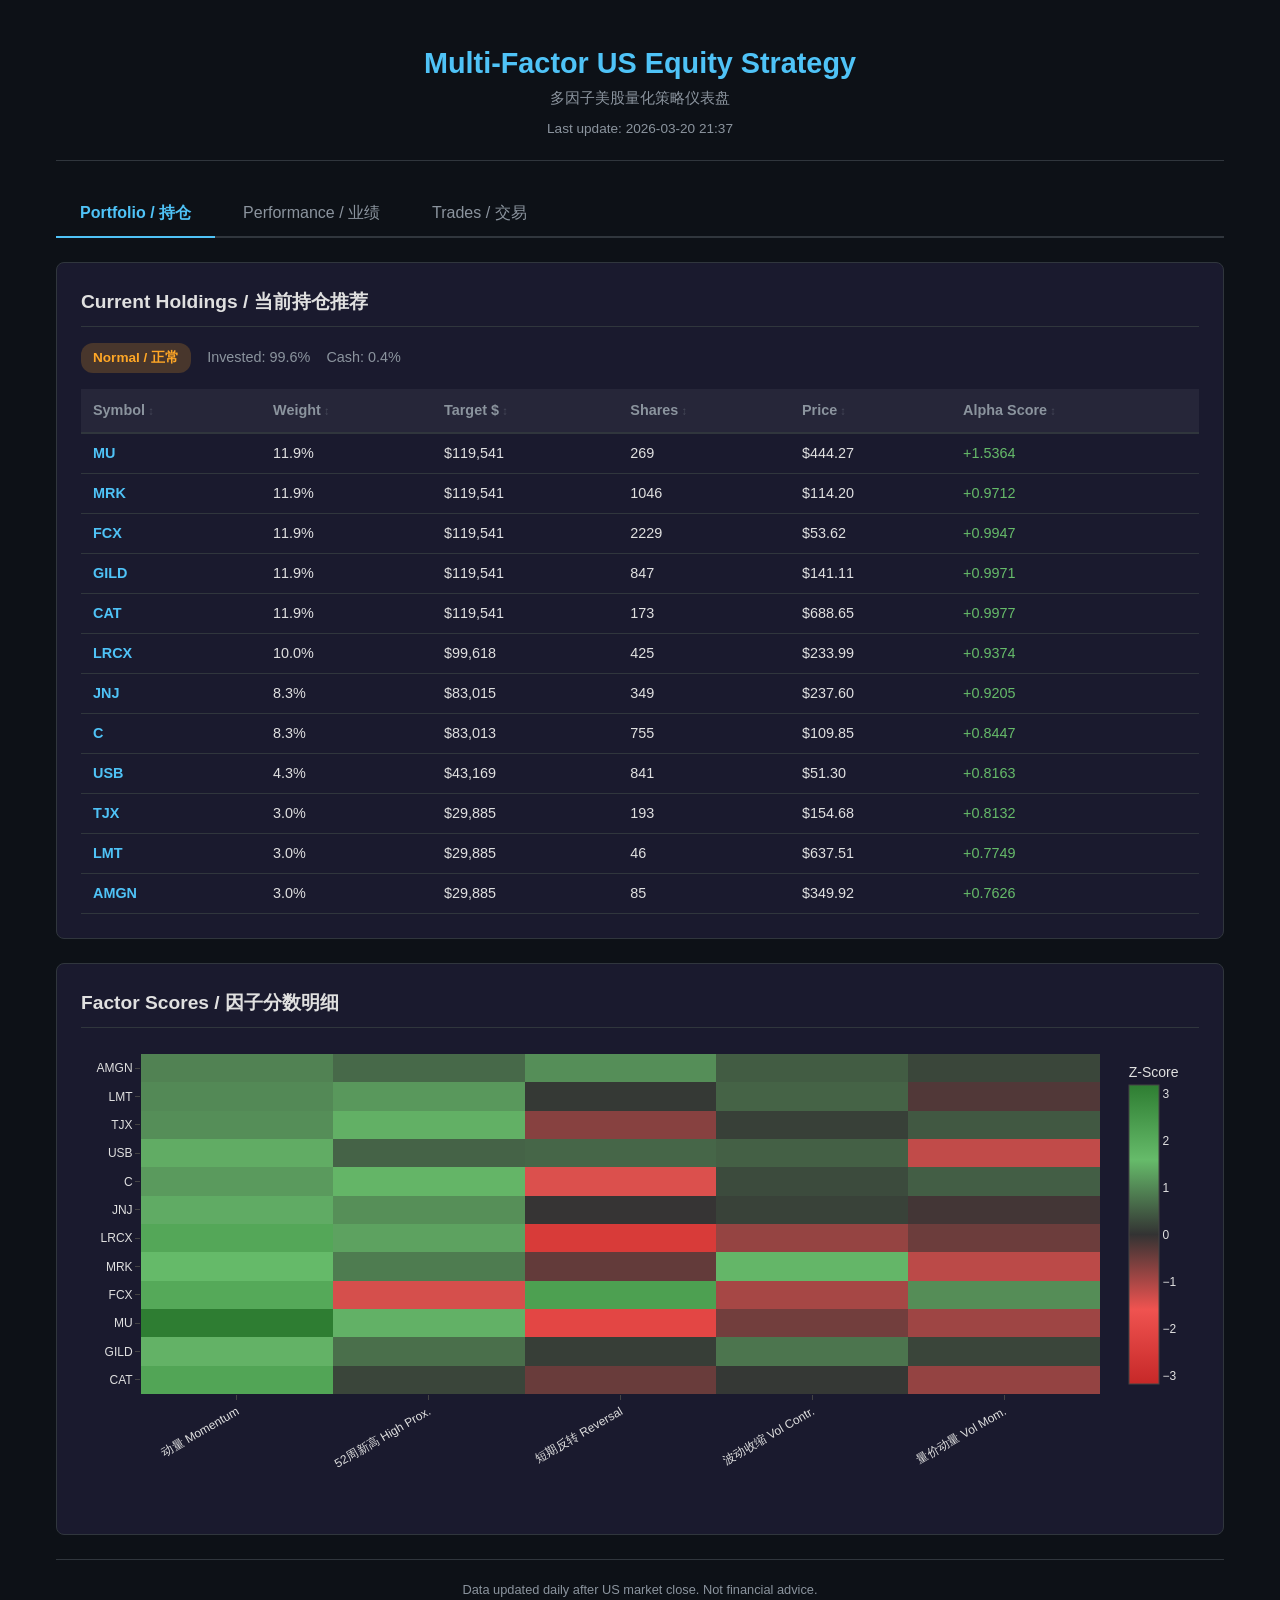
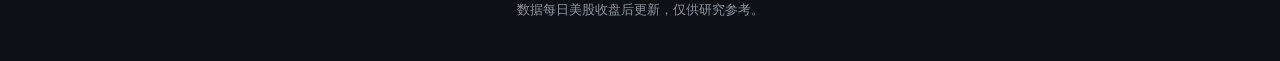
==== index.html @ fdd68b0b "deploy: 1d83ccbafeef55029f3b29f61ef59c0af06e0590" ====
<!DOCTYPE html>
<html lang="zh-CN">
<head>
  <meta charset="UTF-8">
  <meta name="viewport" content="width=device-width, initial-scale=1.0">
  <title>Multi-Factor Quant Dashboard</title>
  <script src="https://cdn.plot.ly/plotly-2.27.0.min.js"></script>
  <link rel="stylesheet" href="style.css">
</head>
<body>
  <header>
    <h1>Multi-Factor US Equity Strategy</h1>
    <p class="subtitle">多因子美股量化策略仪表盘</p>
    <p id="last-update" class="meta"></p>
  </header>

  <!-- Tab Navigation -->
  <nav class="tabs">
    <button class="tab active" data-tab="tab-portfolio">Portfolio / 持仓</button>
    <button class="tab" data-tab="tab-performance">Performance / 业绩</button>
    <button class="tab" data-tab="tab-trades">Trades / 交易</button>
  </nav>

  <main>
    <!-- TAB 1: Portfolio (Holdings + Factors) -->
    <div id="tab-portfolio" class="tab-content active">
      <section id="portfolio">
        <h2>Current Holdings / 当前持仓推荐</h2>
        <div class="info-bar">
          <span id="regime-badge" class="badge"></span>
          <span id="invested-pct" class="stat"></span>
          <span id="cash-pct" class="stat"></span>
        </div>
        <div class="table-wrap">
          <table id="portfolio-table">
            <thead>
              <tr>
                <th>Symbol</th>
                <th>Weight</th>
                <th>Target $</th>
                <th>Shares</th>
                <th>Price</th>
                <th>Alpha Score</th>
              </tr>
            </thead>
            <tbody></tbody>
          </table>
        </div>
      </section>

      <section id="factors">
        <h2>Factor Scores / 因子分数明细</h2>
        <div id="factor-heatmap" class="chart"></div>
      </section>
    </div>

    <!-- TAB 2: Performance (Actual + Backtest) -->
    <div id="tab-performance" class="tab-content">
      <section id="actual-performance" style="display:none">
        <h2>Actual Performance / 实盘业绩 (Alpaca Paper Trading)</h2>
        <div id="actual-metrics" class="cards"></div>
        <div id="actual-chart" class="chart"></div>
      </section>

      <section id="live-positions-section" style="display:none">
        <h2>Live Positions / 实盘持仓</h2>
        <div id="live-account-info" class="info-bar"></div>
        <div class="table-wrap">
          <table id="live-positions-table">
            <thead>
              <tr>
                <th>Asset</th><th>Price</th><th>Qty</th><th>Side</th>
                <th>Market Value</th><th>Avg Entry</th><th>Cost Basis</th>
                <th>Today's P/L (%)</th><th>Today's P/L ($)</th><th>Total P/L (%)</th><th>Total P/L ($)</th>
              </tr>
            </thead>
            <tbody></tbody>
          </table>
        </div>
      </section>

      <section id="performance">
        <h2>Backtest / 回测净值曲线</h2>
        <p class="meta" style="margin-bottom:12px">Simulated from 2016. Rebalance every 21 trading days, 10bps cost + 5bps slippage + Almgren-Chriss market impact (coeff=2.5). Subject to survivorship bias. 模拟回测，非真实收益。</p>
        <div id="metrics-cards" class="cards"></div>
        <div id="equity-chart" class="chart"></div>
        <div id="drawdown-chart" class="chart chart-small"></div>
      </section>
    </div>

    <!-- TAB 3: Trades -->
    <div id="tab-trades" class="tab-content">
      <section id="trades">
        <h2>Trade History / 交易记录</h2>
        <p class="meta" style="margin-bottom:12px">Most recent first / 最新交易在上方</p>
        <div id="trade-list"></div>
      </section>
    </div>
  </main>

  <footer>
    <p>Data updated daily after US market close. Not financial advice.<br>
    数据每日美股收盘后更新，仅供研究参考。</p>
  </footer>

  <script>
    const FACTOR_LABELS = {
      momentum: '动量 Momentum',
      high_proximity: '52周新高 High Prox.',
      short_term_reversal: '短期反转 Reversal',
      vol_contraction: '波动收缩 Vol Contr.',
      volume_momentum: '量价动量 Vol Mom.',
    };

    function symLink(symbol) {
      return `<a href="https://finance.yahoo.com/quote/${symbol}" target="_blank" rel="noopener">${symbol}</a>`;
    }

    const REGIME_LABELS = {
      low_vol: { text: 'Low Vol / 低波动', cls: 'badge-green' },
      normal: { text: 'Normal / 正常', cls: 'badge-yellow' },
      high_vol: { text: 'High Vol / 高波动', cls: 'badge-red' },
    };

    // Tab switching
    document.querySelectorAll('.tab').forEach(btn => {
      btn.addEventListener('click', () => {
        document.querySelectorAll('.tab').forEach(b => b.classList.remove('active'));
        document.querySelectorAll('.tab-content').forEach(c => c.classList.remove('active'));
        btn.classList.add('active');
        document.getElementById(btn.dataset.tab).classList.add('active');
        // Trigger Plotly resize for charts that were hidden
        window.dispatchEvent(new Event('resize'));
      });
    });

    Promise.all([
      fetch('data/portfolio.json').then(r => r.json()),
      fetch('data/backtest.json').then(r => r.json()),
      fetch('data/factors.json').then(r => r.json()),
      fetch('data/trades.json').then(r => r.json()),
    ]).then(([portfolio, backtest, factors, trades]) => {
      renderPortfolio(portfolio);
      renderFactors(factors);
      renderActualPerformance(trades);
      renderLivePositions(trades);
      renderPerformance(backtest);
      renderTrades(trades);
    }).catch(err => {
      document.querySelector('main').innerHTML =
        `<p class="error">Failed to load data. Run <code>python generate_site.py</code> first.<br>${err}</p>`;
    });

    function renderActualPerformance(data) {
      if (!data.portfolio_history || !data.portfolio_history.length) return;

      const section = document.getElementById('actual-performance');
      section.style.display = 'block';

      const hist = data.portfolio_history.filter(d => d.equity != null);
      if (hist.length < 2) return;

      // Update last point with current account equity if available
      if (data.account && data.account.equity) {
        hist[hist.length - 1].equity = data.account.equity;
      }

      const startEquity = hist[0].equity;
      const endEquity = hist[hist.length - 1].equity;
      const totalReturn = (endEquity / startEquity - 1) * 100;
      const totalPL = endEquity - startEquity;
      const days = hist.length;

      const dailyReturns = [];
      for (let i = 1; i < hist.length; i++) {
        if (hist[i].equity && hist[i-1].equity) {
          dailyReturns.push(hist[i].equity / hist[i-1].equity - 1);
        }
      }
      const avgRet = dailyReturns.reduce((a,b) => a+b, 0) / dailyReturns.length;
      const stdRet = Math.sqrt(dailyReturns.reduce((a,b) => a + (b-avgRet)**2, 0) / dailyReturns.length);
      const sharpe = stdRet > 0 ? (avgRet / stdRet * Math.sqrt(252)).toFixed(2) : 'N/A';

      let peak = 0, maxDD = 0;
      hist.forEach(d => {
        if (d.equity > peak) peak = d.equity;
        const dd = (d.equity - peak) / peak;
        if (dd < maxDD) maxDD = dd;
      });

      const cards = document.getElementById('actual-metrics');
      [
        { label: 'Total P&L', value: `${totalPL >= 0 ? '+' : ''}$${totalPL.toFixed(0)}` },
        { label: 'Return', value: `${totalReturn >= 0 ? '+' : ''}${totalReturn.toFixed(1)}%` },
        { label: 'Sharpe', value: sharpe },
        { label: 'Max Drawdown', value: `${(maxDD * 100).toFixed(1)}%` },
        { label: 'Trading Days', value: days },
        { label: 'Current Equity', value: `$${endEquity.toLocaleString()}` },
      ].forEach(it => {
        const isNeg = String(it.value).startsWith('-');
        cards.innerHTML += `<div class="card">
          <div class="card-value ${isNeg ? 'negative' : 'positive'}">${it.value}</div>
          <div class="card-label">${it.label}</div>
        </div>`;
      });

      Plotly.newPlot('actual-chart', [{
        x: hist.map(d => d.date), y: hist.map(d => d.equity),
        name: 'Actual Equity', line: { color: '#66bb6a', width: 2 },
      }], {
        paper_bgcolor: '#1a1a2e', plot_bgcolor: '#1a1a2e',
        font: { color: '#e0e0e0' },
        xaxis: { gridcolor: '#333' },
        yaxis: { title: 'Equity ($)', gridcolor: '#333', tickformat: '$,.0f' },
        margin: { l: 80, r: 20, t: 10, b: 40 },
        showlegend: false,
      }, { responsive: true });
    }

    function renderLivePositions(data) {
      if (!data.positions || !data.positions.length) return;

      const section = document.getElementById('live-positions-section');
      section.style.display = 'block';

      const acct = data.account || {};
      document.getElementById('live-account-info').innerHTML = `
        <span class="stat">Equity: $${(acct.equity||0).toLocaleString()}</span>
        <span class="stat">Cash: $${(acct.cash||0).toLocaleString()}</span>
        <span class="stat">Buying Power: $${(acct.buying_power||0).toLocaleString()}</span>
      `;

      const tbody = document.querySelector('#live-positions-table tbody');
      data.positions.forEach(p => {
        const todayPct = p.today_pl_pct || 0;
        const todayPl = p.today_pl || 0;
        const totalPct = p.total_pl_pct || 0;
        const totalPl = p.total_pl || 0;
        const todayClass = todayPl >= 0 ? 'positive' : 'negative';
        const totalClass = totalPl >= 0 ? 'positive' : 'negative';
        tbody.innerHTML += `<tr>
          <td class="symbol">${symLink(p.symbol)}</td>
          <td>$${(p.current_price || 0).toFixed(2)}</td>
          <td>${p.qty || 0}</td>
          <td>${(p.side || 'long').charAt(0).toUpperCase() + (p.side || 'long').slice(1)}</td>
          <td>$${(p.market_value || 0).toLocaleString(undefined, {minimumFractionDigits:2, maximumFractionDigits:2})}</td>
          <td>$${(p.avg_entry_price || 0).toFixed(4)}</td>
          <td>$${(p.cost_basis || 0).toLocaleString(undefined, {minimumFractionDigits:4, maximumFractionDigits:4})}</td>
          <td class="${todayClass}">${todayPct >= 0 ? '+' : ''}${todayPct.toFixed(2)}%</td>
          <td class="${todayClass}">${todayPl >= 0 ? '' : '-'}$${Math.abs(todayPl).toFixed(2)}</td>
          <td class="${totalClass}">${totalPct >= 0 ? '+' : ''}${totalPct.toFixed(2)}%</td>
          <td class="${totalClass}">${totalPl >= 0 ? '+' : '-'}$${Math.abs(totalPl).toFixed(2)}</td>
        </tr>`;
      });
    }

    function renderPortfolio(data) {
      document.getElementById('last-update').textContent = `Last update: ${data.updated_at}`;

      const r = REGIME_LABELS[data.regime] || REGIME_LABELS.normal;
      const badge = document.getElementById('regime-badge');
      badge.textContent = r.text;
      badge.className = `badge ${r.cls}`;

      document.getElementById('invested-pct').textContent = `Invested: ${data.total_invested_pct}%`;
      document.getElementById('cash-pct').textContent = `Cash: ${data.cash_pct}%`;

      const tbody = document.querySelector('#portfolio-table tbody');
      data.positions.forEach(p => {
        const scoreColor = p.score > 0 ? 'positive' : 'negative';
        tbody.innerHTML += `<tr>
          <td class="symbol">${symLink(p.symbol)}</td>
          <td>${p.weight_pct.toFixed(1)}%</td>
          <td>$${p.dollars.toLocaleString()}</td>
          <td>${p.shares}</td>
          <td>$${p.price.toFixed(2)}</td>
          <td class="${scoreColor}">${p.score > 0 ? '+' : ''}${p.score.toFixed(4)}</td>
        </tr>`;
      });
    }

    function renderPerformance(data) {
      const m = data.metrics;
      const cards = document.getElementById('metrics-cards');
      [
        { label: 'Total Return', value: (m['Total Return'] * 100).toFixed(1) + '%' },
        { label: 'CAGR', value: (m['CAGR'] * 100).toFixed(1) + '%' },
        { label: 'Sharpe', value: m['Sharpe Ratio'].toFixed(2) },
        { label: 'Sortino', value: m['Sortino Ratio'].toFixed(2) },
        { label: 'Max Drawdown', value: (m['Max Drawdown'] * 100).toFixed(1) + '%' },
        { label: 'vs SPY', value: ((m['Total Return'] - m['Benchmark Return']) * 100).toFixed(1) + 'pp' },
      ].forEach(it => {
        const isNeg = it.value.startsWith('-');
        cards.innerHTML += `<div class="card">
          <div class="card-value ${isNeg ? 'negative' : 'positive'}">${it.value}</div>
          <div class="card-label">${it.label}</div>
        </div>`;
      });

      Plotly.newPlot('equity-chart', [
        { x: data.dates, y: data.equity, name: 'Strategy', line: { color: '#4fc3f7', width: 2 } },
        { x: data.dates, y: data.benchmark, name: 'SPY', line: { color: '#ff9800', width: 2, dash: 'dot' } },
      ], {
        title: 'Backtest Equity Curve / 回测净值曲线',
        paper_bgcolor: '#1a1a2e', plot_bgcolor: '#1a1a2e',
        font: { color: '#e0e0e0' },
        xaxis: { rangeslider: { visible: true }, gridcolor: '#333' },
        yaxis: { title: 'Portfolio Value ($)', gridcolor: '#333', tickformat: '$,.0f' },
        legend: { x: 0.01, y: 0.99 },
        margin: { l: 80, r: 20, t: 40, b: 40 },
      }, { responsive: true });

      Plotly.newPlot('drawdown-chart', [
        { x: data.dates, y: data.drawdown, fill: 'tozeroy', fillcolor: 'rgba(244,67,54,0.3)',
          line: { color: '#f44336', width: 1 }, name: 'Drawdown' },
      ], {
        title: 'Drawdown / 回撤',
        paper_bgcolor: '#1a1a2e', plot_bgcolor: '#1a1a2e',
        font: { color: '#e0e0e0' },
        xaxis: { gridcolor: '#333' },
        yaxis: { title: 'Drawdown', gridcolor: '#333', tickformat: '.0%' },
        margin: { l: 80, r: 20, t: 40, b: 30 },
        showlegend: false,
      }, { responsive: true });
    }

    function renderFactors(data) {
      if (!data.factors.length) {
        document.getElementById('factor-heatmap').innerHTML = '<p>No factor data available.</p>';
        return;
      }

      const stocks = Object.keys(data.stocks);
      const factors = data.factors;
      const z = stocks.map(s => factors.map(f => data.stocks[s]?.[f] ?? 0));

      Plotly.newPlot('factor-heatmap', [{
        type: 'heatmap', z: z,
        x: factors.map(f => FACTOR_LABELS[f] || f), y: stocks,
        colorscale: [[0,'#c62828'],[0.25,'#ef5350'],[0.5,'#333'],[0.75,'#66bb6a'],[1,'#2e7d32']],
        zmid: 0,
        colorbar: { title: 'Z-Score', tickfont: { color: '#e0e0e0' } },
        hovertemplate: '%{y} | %{x}<br>Score: %{z:.3f}<extra></extra>',
      }], {
        paper_bgcolor: '#1a1a2e', plot_bgcolor: '#1a1a2e',
        font: { color: '#e0e0e0' },
        margin: { l: 60, r: 20, t: 10, b: 100 },
        xaxis: { tickangle: -30 },
      }, { responsive: true });
    }

    function renderTrades(data) {
      const container = document.getElementById('trade-list');

      if (!data.rebalances || !data.rebalances.length) {
        container.innerHTML = '<p class="empty">No trade history yet.</p>';
        return;
      }

      // Data from Alpaca is already sorted newest-first; local logs are oldest-first
      // Ensure newest first by sorting on date descending
      const sorted = [...data.rebalances].sort((a, b) => b.date.localeCompare(a.date));

      sorted.forEach((reb, i) => {
        const section = document.createElement('details');
        section.className = 'trade-group';
        if (i === 0) section.setAttribute('open', '');

        const buys = reb.trades.filter(t => t.side === 'buy');
        const sells = reb.trades.filter(t => t.side === 'sell');
        const summary = `${reb.date} — ${sells.length} sells, ${buys.length} buys`;

        section.innerHTML = `<summary>${summary}</summary>
          <table class="trade-table">
            <thead><tr><th>Side</th><th>Symbol</th><th>Qty</th><th>Price</th><th>Slippage</th></tr></thead>
            <tbody>
              ${reb.trades.map(t => `<tr class="${t.side}">
                <td>${t.side.toUpperCase()}</td>
                <td class="symbol">${symLink(t.symbol)}</td>
                <td>${t.quantity}</td>
                <td>$${(t.price || 0).toFixed(2)}</td>
                <td>${(t.slippage_bps || 0).toFixed(1)} bps</td>
              </tr>`).join('')}
            </tbody>
          </table>`;
        container.appendChild(section);
      });
    }
    // ---- Sortable tables ----
    function makeSortable(table) {
      const headers = table.querySelectorAll('th');
      headers.forEach((th, colIdx) => {
        th.style.cursor = 'pointer';
        th.title = 'Click to sort';
        th.addEventListener('click', () => {
          const tbody = table.querySelector('tbody');
          const rows = Array.from(tbody.querySelectorAll('tr'));
          const asc = th.dataset.sortDir !== 'asc';
          // Reset all headers
          headers.forEach(h => { h.dataset.sortDir = ''; h.classList.remove('sort-asc','sort-desc'); });
          th.dataset.sortDir = asc ? 'asc' : 'desc';
          th.classList.add(asc ? 'sort-asc' : 'sort-desc');

          rows.sort((a, b) => {
            let av = a.cells[colIdx]?.textContent.trim() || '';
            let bv = b.cells[colIdx]?.textContent.trim() || '';
            // Parse numeric: strip $, %, +, commas, bps
            const toNum = s => parseFloat(s.replace(/[$,%+bps\s,]/g, '')) || 0;
            const an = toNum(av), bn = toNum(bv);
            if (!isNaN(an) && !isNaN(bn) && av.match(/[\d.$%+-]/)) {
              return asc ? an - bn : bn - an;
            }
            return asc ? av.localeCompare(bv) : bv.localeCompare(av);
          });
          rows.forEach(r => tbody.appendChild(r));
        });
      });
    }

    // Apply to all tables after render
    setTimeout(() => {
      document.querySelectorAll('table').forEach(makeSortable);
    }, 2000);
  </script>
</body>
</html>
---- style.css ----
/* Quant Dashboard — Dark Theme */
:root {
  --bg: #0d1117;
  --surface: #1a1a2e;
  --border: #30363d;
  --text: #e0e0e0;
  --text-muted: #8b949e;
  --accent: #4fc3f7;
  --green: #66bb6a;
  --red: #f44336;
  --yellow: #ffa726;
}

* { margin: 0; padding: 0; box-sizing: border-box; }

/* Tab Navigation */
.tabs {
  display: flex;
  gap: 4px;
  margin-bottom: 24px;
  border-bottom: 2px solid var(--border);
  padding-bottom: 0;
}
.tab {
  background: none;
  border: none;
  color: var(--text-muted);
  font-size: 1em;
  padding: 12px 24px;
  cursor: pointer;
  border-bottom: 2px solid transparent;
  margin-bottom: -2px;
  transition: all 0.2s;
}
.tab:hover { color: var(--text); }
.tab.active {
  color: var(--accent);
  border-bottom-color: var(--accent);
  font-weight: 600;
}
.tab-content { display: none; }
.tab-content.active { display: block; }

body {
  background: var(--bg);
  color: var(--text);
  font-family: -apple-system, 'Segoe UI', Roboto, 'Helvetica Neue', Arial, sans-serif;
  line-height: 1.6;
  padding: 0 16px;
  max-width: 1200px;
  margin: 0 auto;
}

header {
  text-align: center;
  padding: 40px 0 20px;
  border-bottom: 1px solid var(--border);
  margin-bottom: 30px;
}
header h1 { font-size: 1.8em; color: var(--accent); }
.subtitle { color: var(--text-muted); font-size: 0.95em; }
.meta { color: var(--text-muted); font-size: 0.85em; margin-top: 8px; }

section {
  background: var(--surface);
  border: 1px solid var(--border);
  border-radius: 8px;
  padding: 24px;
  margin-bottom: 24px;
}
section h2 {
  font-size: 1.2em;
  margin-bottom: 16px;
  padding-bottom: 8px;
  border-bottom: 1px solid var(--border);
}

/* Info bar */
.info-bar {
  display: flex;
  gap: 16px;
  align-items: center;
  margin-bottom: 16px;
  flex-wrap: wrap;
}
.badge {
  padding: 4px 12px;
  border-radius: 12px;
  font-size: 0.85em;
  font-weight: 600;
}
.badge-green { background: rgba(102,187,106,0.2); color: var(--green); }
.badge-yellow { background: rgba(255,167,38,0.2); color: var(--yellow); }
.badge-red { background: rgba(244,67,54,0.2); color: var(--red); }
.stat { color: var(--text-muted); font-size: 0.9em; }

/* Tables */
.table-wrap { overflow-x: auto; }
table {
  width: 100%;
  border-collapse: collapse;
  font-size: 0.9em;
}
th {
  text-align: left;
  padding: 10px 12px;
  background: rgba(255,255,255,0.05);
  color: var(--text-muted);
  font-weight: 600;
  border-bottom: 2px solid var(--border);
  cursor: pointer;
  user-select: none;
  white-space: nowrap;
}
th::after { content: ' \2195'; opacity: 0.3; font-size: 0.8em; }
th.sort-asc::after { content: ' \2191'; opacity: 1; }
th.sort-desc::after { content: ' \2193'; opacity: 1; }
td {
  padding: 8px 12px;
  border-bottom: 1px solid var(--border);
}
tr:hover { background: rgba(255,255,255,0.03); }
.symbol { font-weight: 700; }
.symbol a { color: var(--accent); text-decoration: none; }
.symbol a:hover { text-decoration: underline; }
.positive { color: var(--green); }
.negative { color: var(--red); }

/* Metric cards */
.cards {
  display: grid;
  grid-template-columns: repeat(auto-fit, minmax(140px, 1fr));
  gap: 12px;
  margin-bottom: 20px;
}
.card {
  background: rgba(255,255,255,0.04);
  border: 1px solid var(--border);
  border-radius: 8px;
  padding: 16px;
  text-align: center;
}
.card-value {
  font-size: 1.4em;
  font-weight: 700;
}
.card-label {
  font-size: 0.8em;
  color: var(--text-muted);
  margin-top: 4px;
}

/* Charts */
.chart { margin-bottom: 16px; }
.chart-small { height: 200px; }

/* Trade history */
.trade-group {
  margin-bottom: 8px;
  border: 1px solid var(--border);
  border-radius: 6px;
}
.trade-group summary {
  padding: 12px 16px;
  cursor: pointer;
  font-weight: 600;
  background: rgba(255,255,255,0.03);
  border-radius: 6px;
}
.trade-group summary:hover { background: rgba(255,255,255,0.06); }
.trade-group[open] summary { border-bottom: 1px solid var(--border); border-radius: 6px 6px 0 0; }
.trade-table { font-size: 0.85em; }
.trade-table .buy td:first-child { color: var(--green); }
.trade-table .sell td:first-child { color: var(--red); }

/* Error & empty */
.error { color: var(--red); padding: 40px; text-align: center; }
.error code { background: rgba(255,255,255,0.1); padding: 2px 8px; border-radius: 4px; }
.empty { color: var(--text-muted); text-align: center; padding: 20px; }

/* Footer */
footer {
  text-align: center;
  color: var(--text-muted);
  font-size: 0.8em;
  padding: 20px 0 40px;
  border-top: 1px solid var(--border);
  margin-top: 20px;
}

/* Mobile */
@media (max-width: 600px) {
  header h1 { font-size: 1.3em; }
  section { padding: 16px; }
  .cards { grid-template-columns: repeat(3, 1fr); }
  .card-value { font-size: 1.1em; }
}
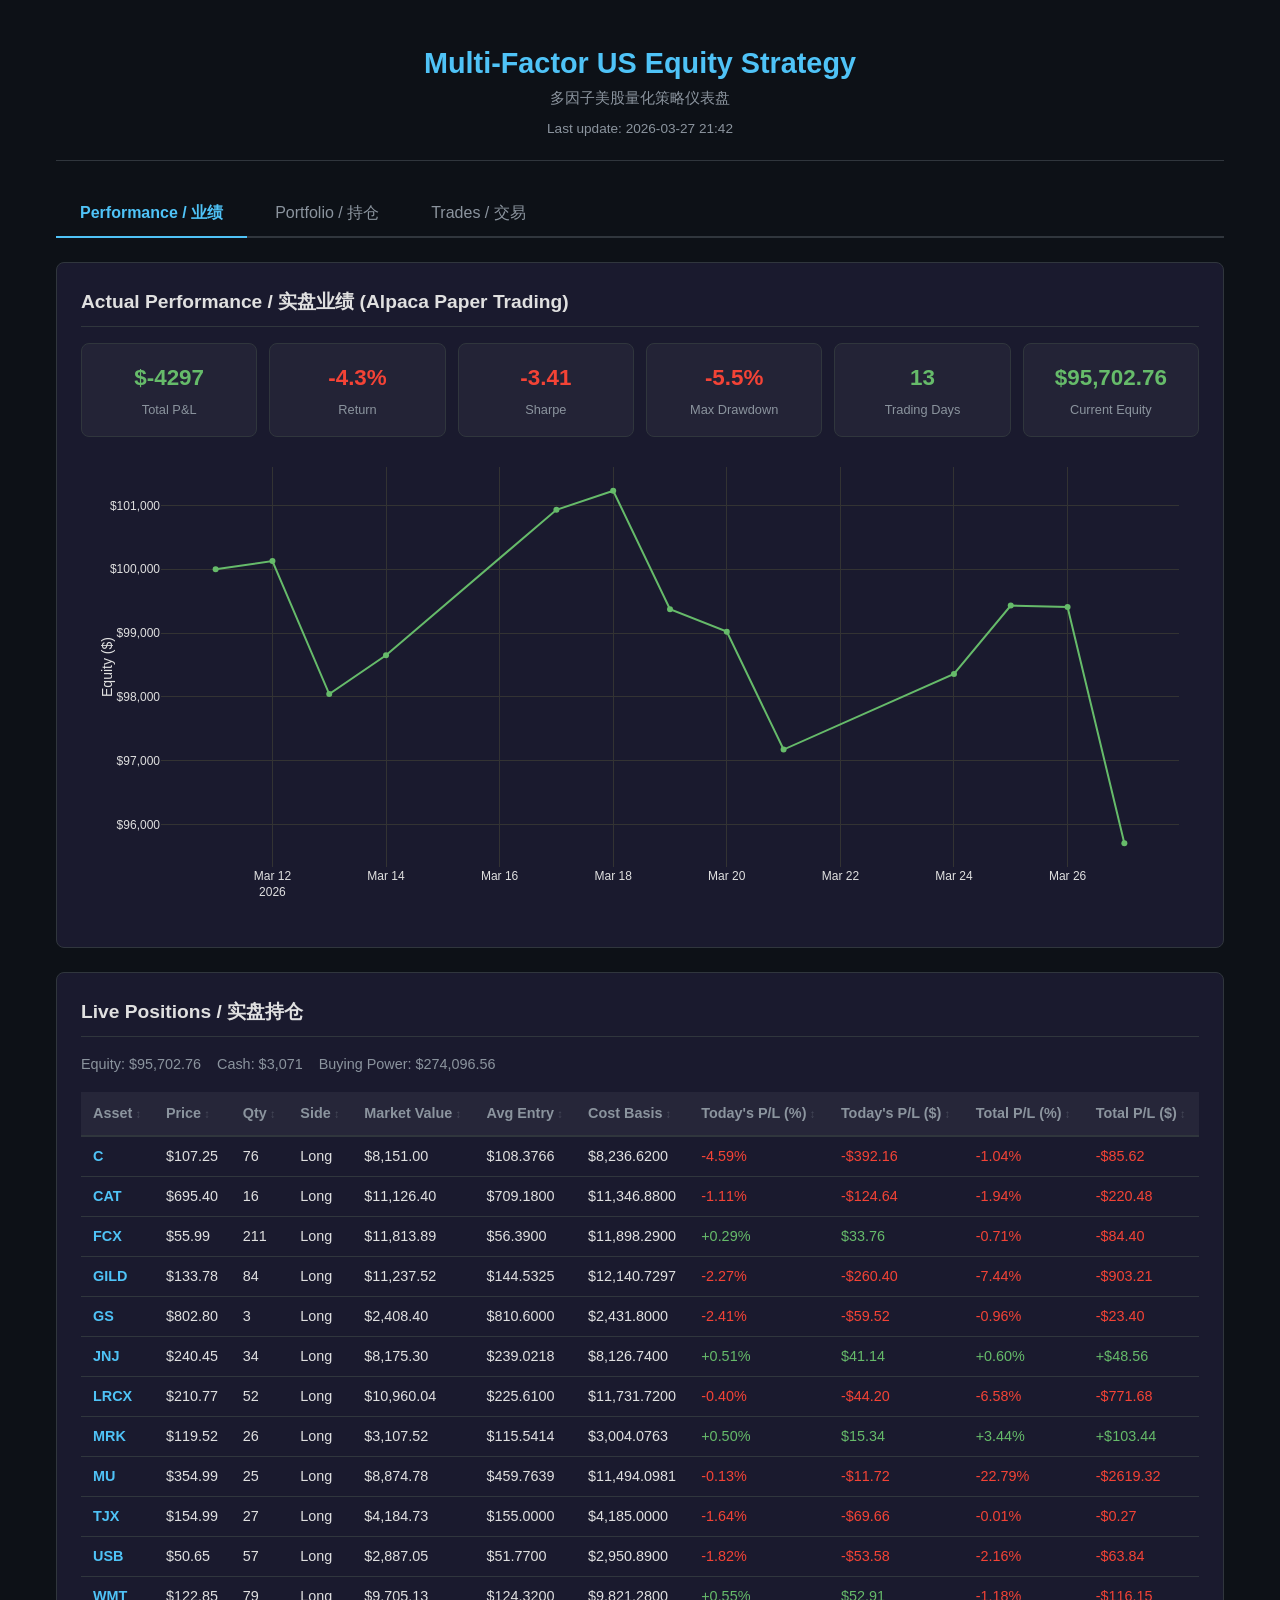
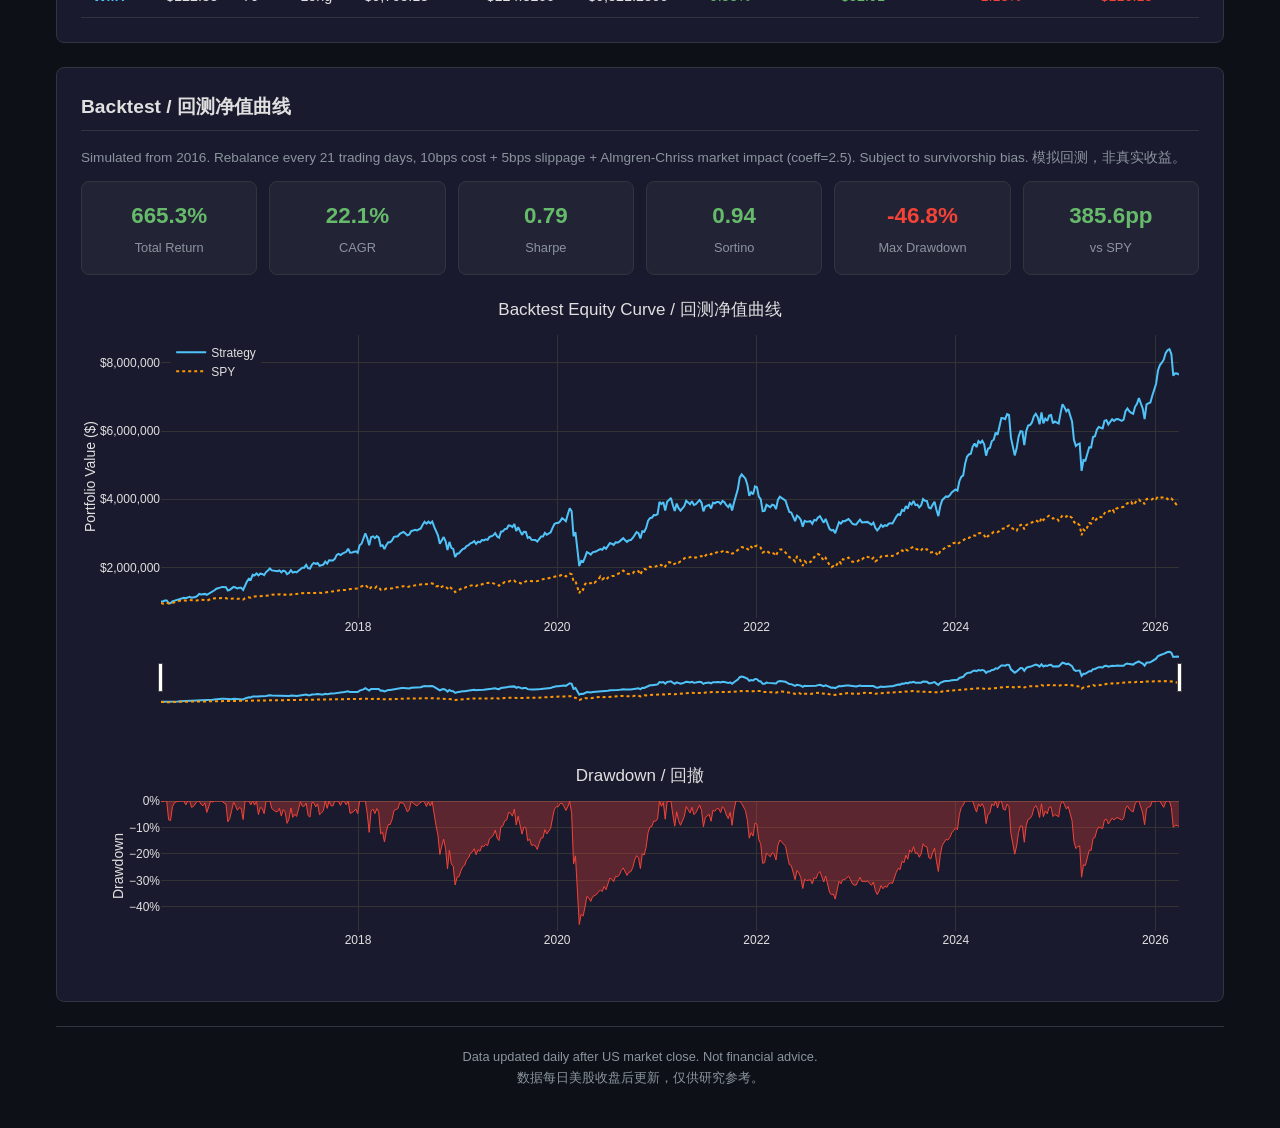
==== commit cf542d8d: "deploy: 954cd83b555e3a2ced15a2a4e19d9507edac454b" ====
--- a/index.html
+++ b/index.html
@@ -16,14 +16,48 @@
 
   <!-- Tab Navigation -->
   <nav class="tabs">
-    <button class="tab active" data-tab="tab-portfolio">Portfolio / 持仓</button>
-    <button class="tab" data-tab="tab-performance">Performance / 业绩</button>
+    <button class="tab active" data-tab="tab-performance">Performance / 业绩</button>
+    <button class="tab" data-tab="tab-portfolio">Portfolio / 持仓</button>
     <button class="tab" data-tab="tab-trades">Trades / 交易</button>
   </nav>
 
   <main>
-    <!-- TAB 1: Portfolio (Holdings + Factors) -->
-    <div id="tab-portfolio" class="tab-content active">
+    <!-- TAB 1: Performance (Actual + Backtest) -->
+    <div id="tab-performance" class="tab-content active">
+      <section id="actual-performance" style="display:none">
+        <h2>Actual Performance / 实盘业绩 (Alpaca Paper Trading)</h2>
+        <div id="actual-metrics" class="cards"></div>
+        <div id="actual-chart" class="chart"></div>
+      </section>
+
+      <section id="live-positions-section" style="display:none">
+        <h2>Live Positions / 实盘持仓</h2>
+        <div id="live-account-info" class="info-bar"></div>
+        <div class="table-wrap">
+          <table id="live-positions-table">
+            <thead>
+              <tr>
+                <th>Asset</th><th>Price</th><th>Qty</th><th>Side</th>
+                <th>Market Value</th><th>Avg Entry</th><th>Cost Basis</th>
+                <th>Today's P/L (%)</th><th>Today's P/L ($)</th><th>Total P/L (%)</th><th>Total P/L ($)</th>
+              </tr>
+            </thead>
+            <tbody></tbody>
+          </table>
+        </div>
+      </section>
+
+      <section id="performance">
+        <h2>Backtest / 回测净值曲线</h2>
+        <p class="meta" style="margin-bottom:12px">Simulated from 2016. Rebalance every 21 trading days, 10bps cost + 5bps slippage + Almgren-Chriss market impact (coeff=2.5). Subject to survivorship bias. 模拟回测，非真实收益。</p>
+        <div id="metrics-cards" class="cards"></div>
+        <div id="equity-chart" class="chart"></div>
+        <div id="drawdown-chart" class="chart chart-small"></div>
+      </section>
+    </div>
+
+    <!-- TAB 2: Portfolio (Holdings + Factors) -->
+    <div id="tab-portfolio" class="tab-content">
       <section id="portfolio">
         <h2>Current Holdings / 当前持仓推荐</h2>
         <div class="info-bar">
@@ -54,40 +88,6 @@
       </section>
     </div>
 
-    <!-- TAB 2: Performance (Actual + Backtest) -->
-    <div id="tab-performance" class="tab-content">
-      <section id="actual-performance" style="display:none">
-        <h2>Actual Performance / 实盘业绩 (Alpaca Paper Trading)</h2>
-        <div id="actual-metrics" class="cards"></div>
-        <div id="actual-chart" class="chart"></div>
-      </section>
-
-      <section id="live-positions-section" style="display:none">
-        <h2>Live Positions / 实盘持仓</h2>
-        <div id="live-account-info" class="info-bar"></div>
-        <div class="table-wrap">
-          <table id="live-positions-table">
-            <thead>
-              <tr>
-                <th>Asset</th><th>Price</th><th>Qty</th><th>Side</th>
-                <th>Market Value</th><th>Avg Entry</th><th>Cost Basis</th>
-                <th>Today's P/L (%)</th><th>Today's P/L ($)</th><th>Total P/L (%)</th><th>Total P/L ($)</th>
-              </tr>
-            </thead>
-            <tbody></tbody>
-          </table>
-        </div>
-      </section>
-
-      <section id="performance">
-        <h2>Backtest / 回测净值曲线</h2>
-        <p class="meta" style="margin-bottom:12px">Simulated from 2016. Rebalance every 21 trading days, 10bps cost + 5bps slippage + Almgren-Chriss market impact (coeff=2.5). Subject to survivorship bias. 模拟回测，非真实收益。</p>
-        <div id="metrics-cards" class="cards"></div>
-        <div id="equity-chart" class="chart"></div>
-        <div id="drawdown-chart" class="chart chart-small"></div>
-      </section>
-    </div>
-
     <!-- TAB 3: Trades -->
     <div id="tab-trades" class="tab-content">
       <section id="trades">
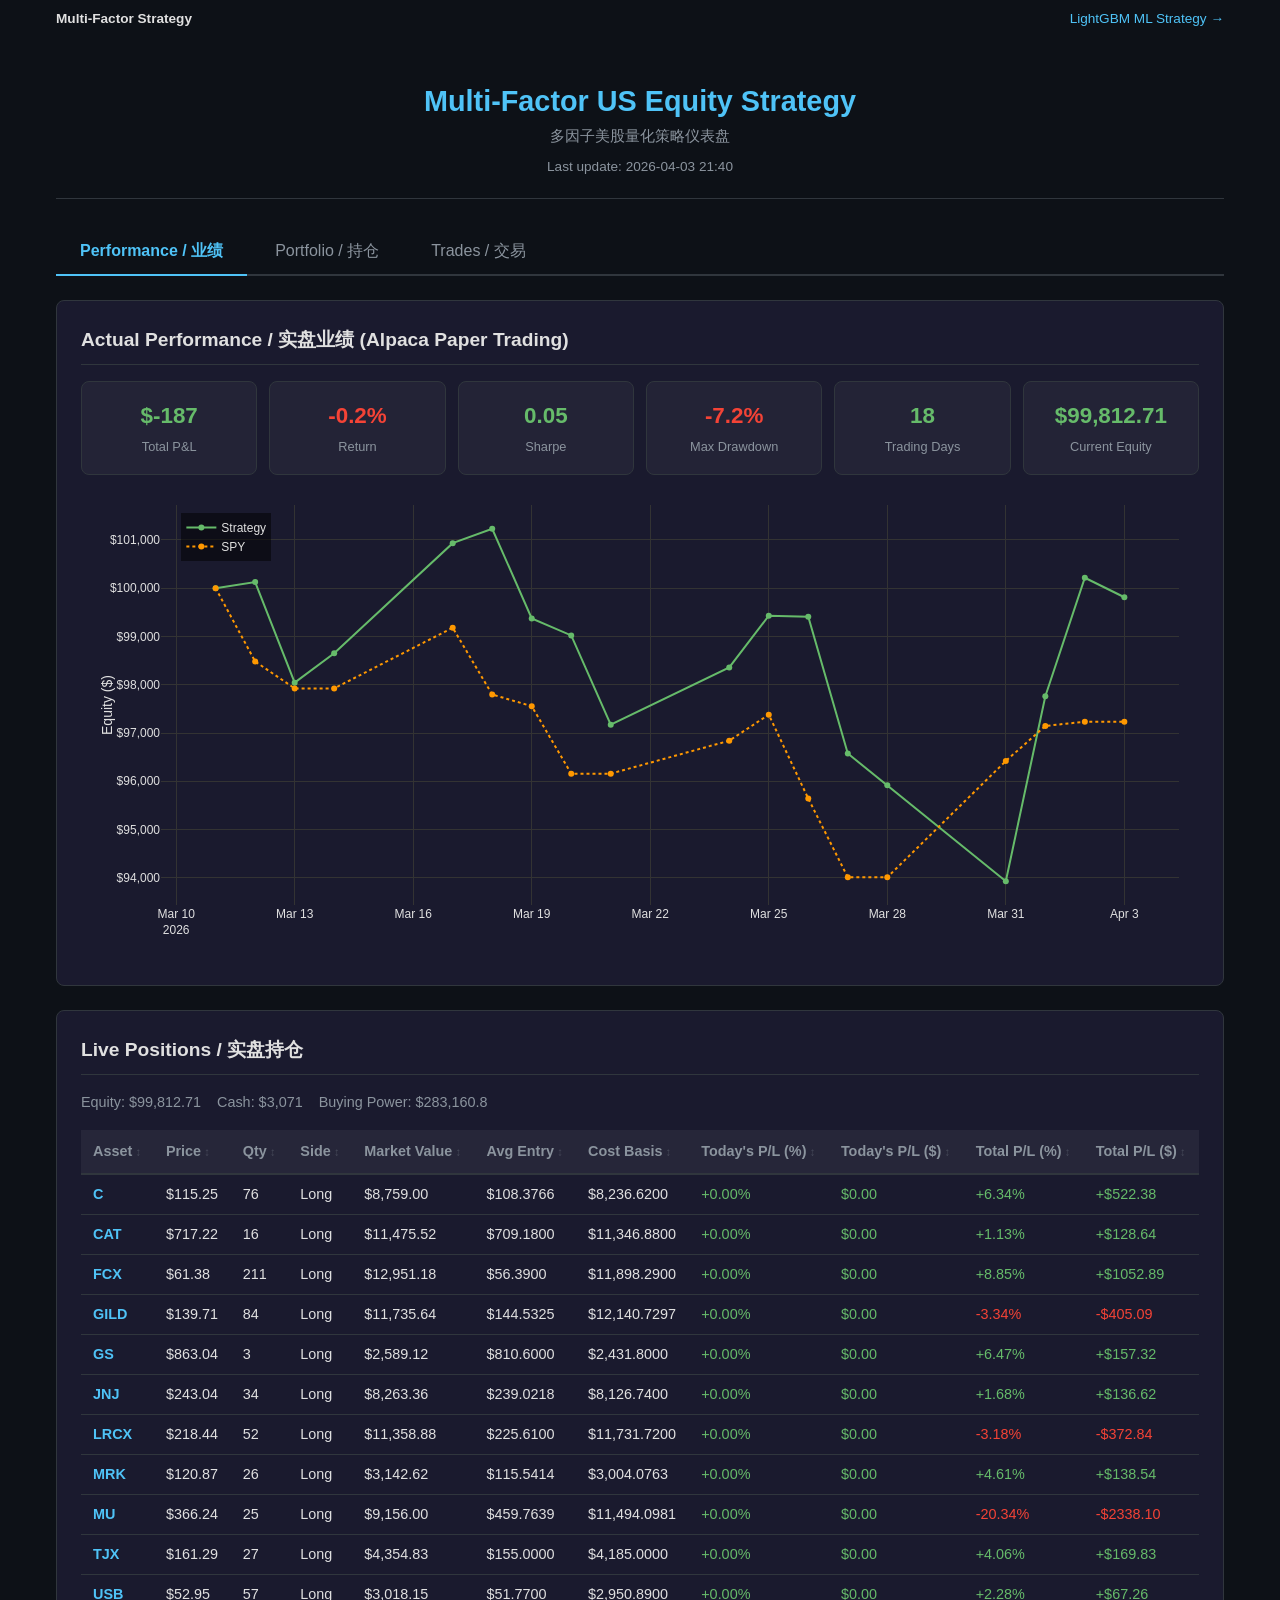
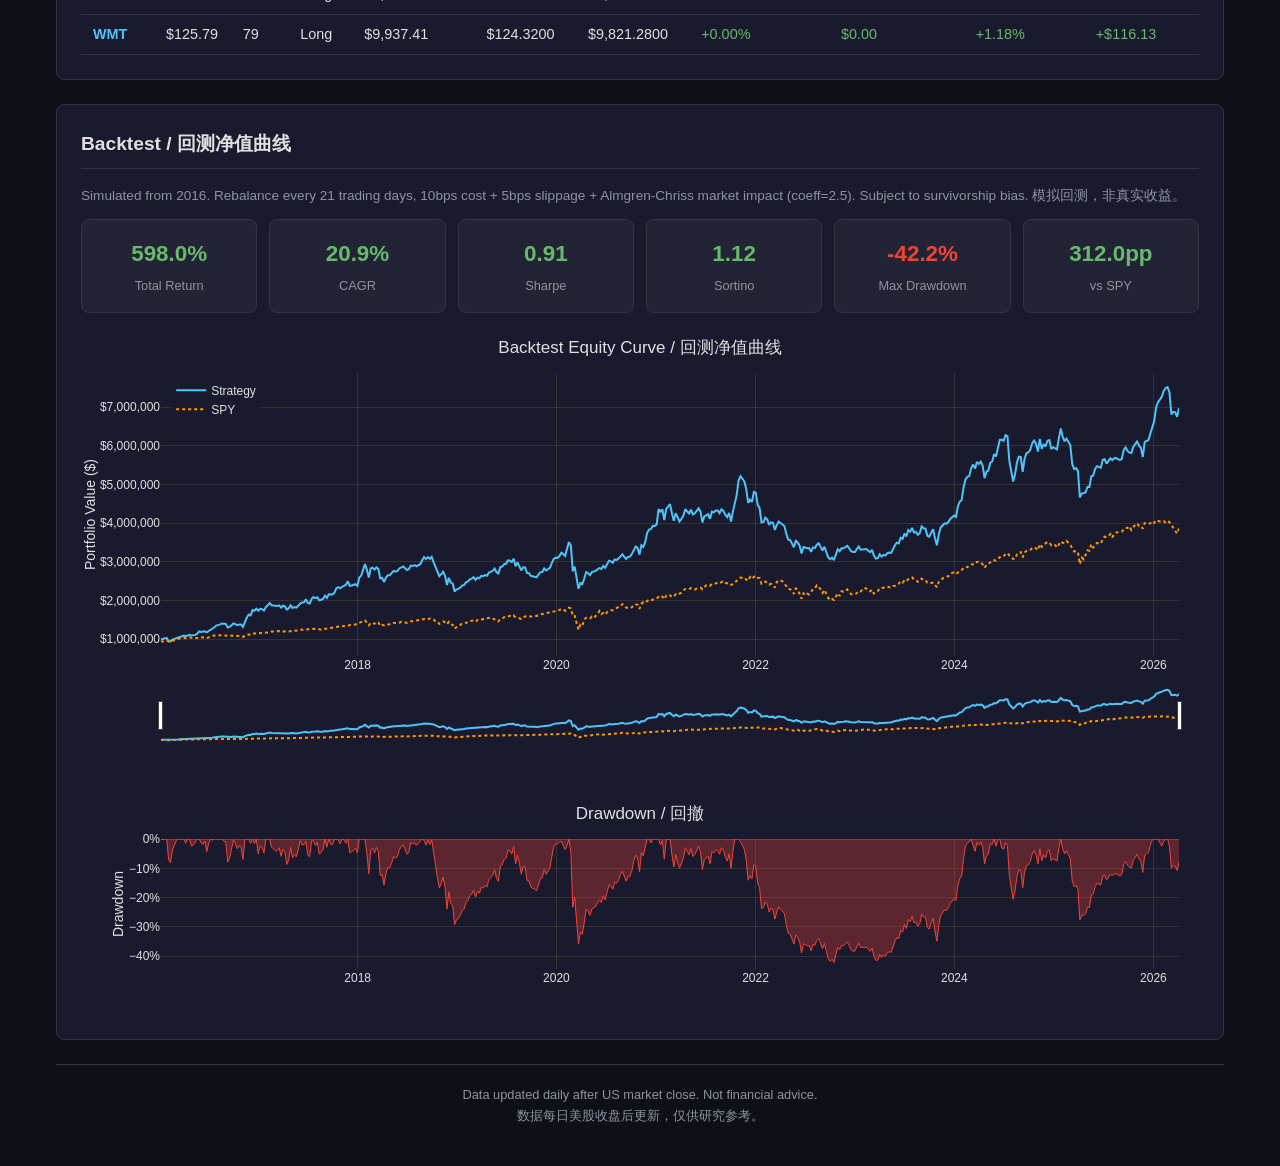
==== commit 166bfc31: "deploy: aad49a98ec0adc6587928d070559444537c66c8a" ====
--- a/index.html
+++ b/index.html
@@ -8,6 +8,11 @@
   <link rel="stylesheet" href="style.css">
 </head>
 <body>
+  <nav class="strategy-nav">
+    <span class="strategy-nav-current">Multi-Factor Strategy</span>
+    <a href="lgbm/">LightGBM ML Strategy &rarr;</a>
+  </nav>
+
   <header>
     <h1>Multi-Factor US Equity Strategy</h1>
     <p class="subtitle">多因子美股量化策略仪表盘</p>
@@ -204,16 +209,24 @@
         </div>`;
       });
 
-      Plotly.newPlot('actual-chart', [{
+      const traces = [{
         x: hist.map(d => d.date), y: hist.map(d => d.equity),
-        name: 'Actual Equity', line: { color: '#66bb6a', width: 2 },
-      }], {
+        name: 'Strategy', line: { color: '#66bb6a', width: 2 },
+      }];
+      if (data.spy_history && data.spy_history.length) {
+        const scale = startEquity / data.spy_history[0].equity;
+        traces.push({
+          x: data.spy_history.map(d => d.date), y: data.spy_history.map(d => d.equity * scale),
+          name: 'SPY', line: { color: '#ff9800', width: 2, dash: 'dot' },
+        });
+      }
+      Plotly.newPlot('actual-chart', traces, {
         paper_bgcolor: '#1a1a2e', plot_bgcolor: '#1a1a2e',
         font: { color: '#e0e0e0' },
         xaxis: { gridcolor: '#333' },
         yaxis: { title: 'Equity ($)', gridcolor: '#333', tickformat: '$,.0f' },
         margin: { l: 80, r: 20, t: 10, b: 40 },
-        showlegend: false,
+        legend: { x: 0.02, y: 0.98, bgcolor: 'rgba(0,0,0,0.5)' },
       }, { responsive: true });
     }
 
--- a/style.css
+++ b/style.css
@@ -188,6 +188,28 @@
   margin-top: 20px;
 }
 
+/* Strategy cross-navigation */
+.strategy-nav {
+  display: flex;
+  justify-content: space-between;
+  align-items: center;
+  padding: 8px 0;
+  margin-bottom: 0;
+  font-size: 0.85em;
+  color: var(--text-muted);
+}
+.strategy-nav a {
+  color: var(--accent);
+  text-decoration: none;
+}
+.strategy-nav a:hover {
+  text-decoration: underline;
+}
+.strategy-nav-current {
+  font-weight: 600;
+  color: var(--text);
+}
+
 /* Mobile */
 @media (max-width: 600px) {
   header h1 { font-size: 1.3em; }
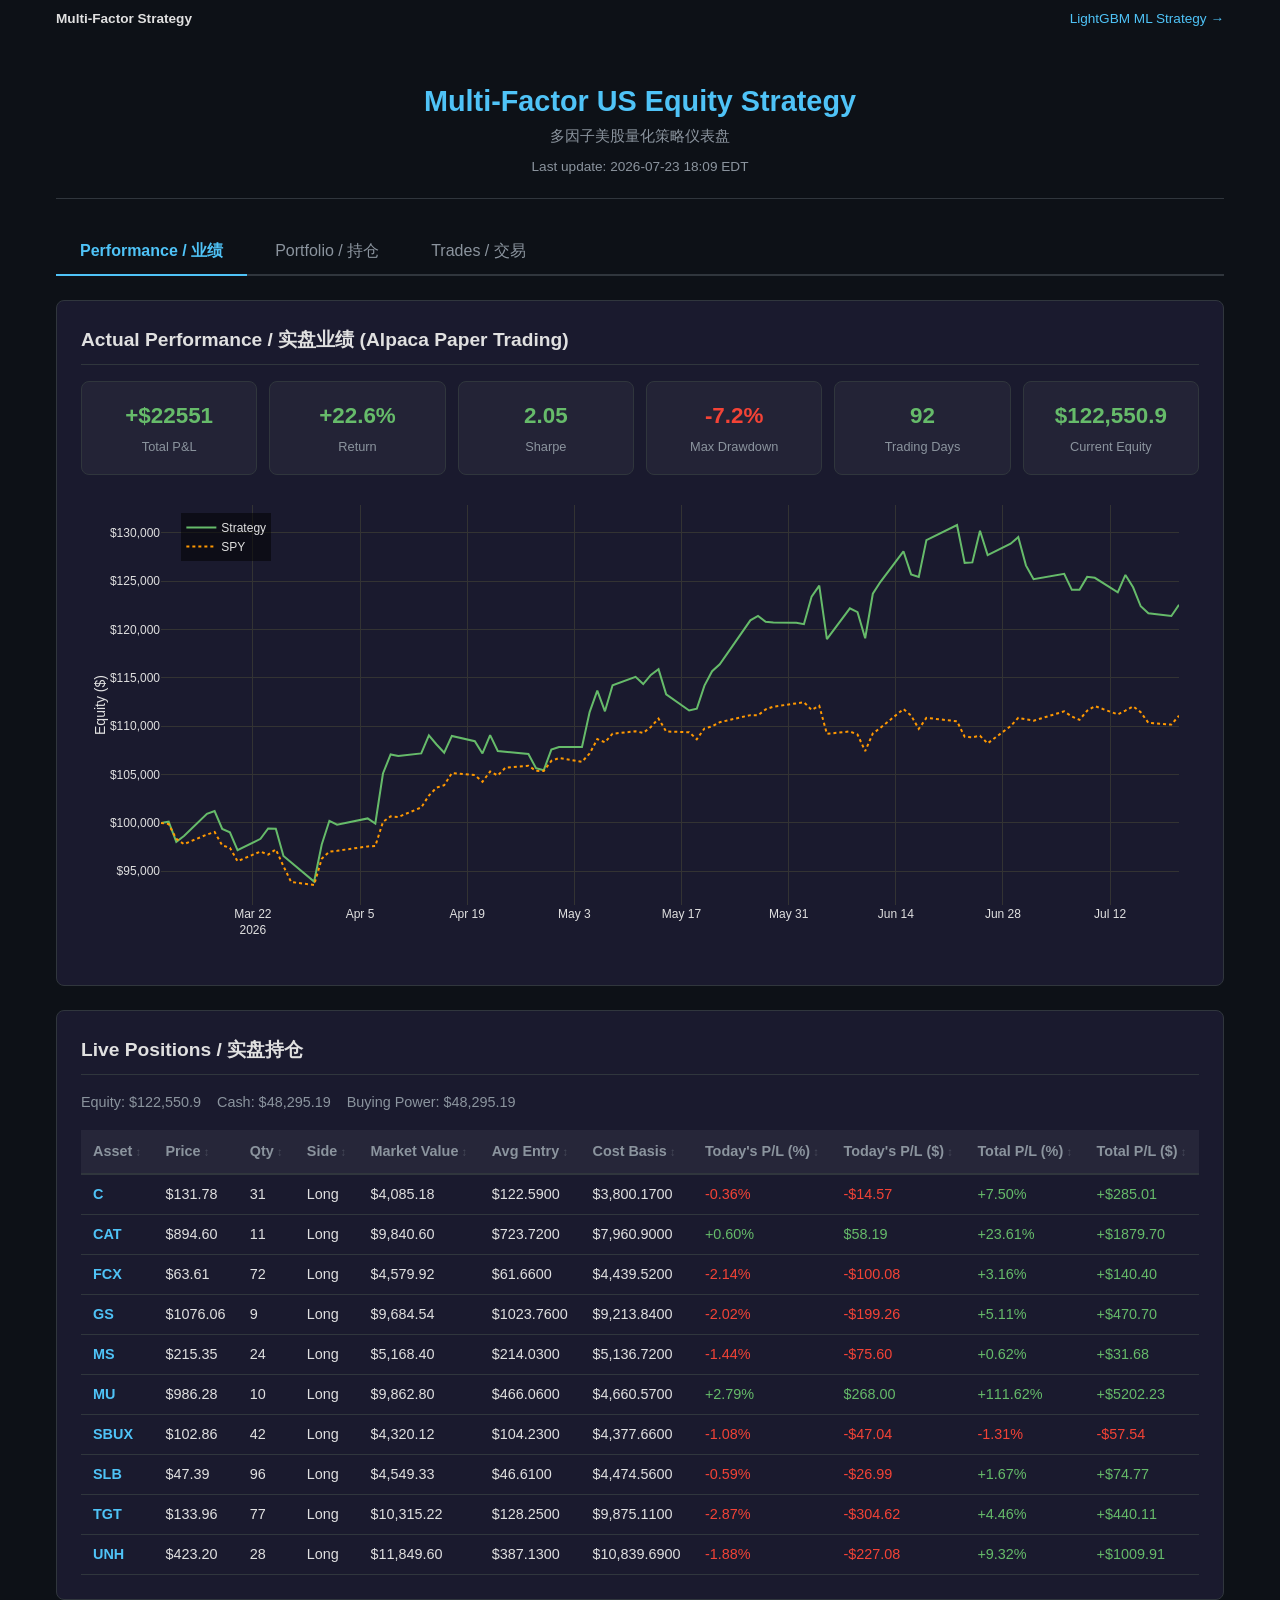
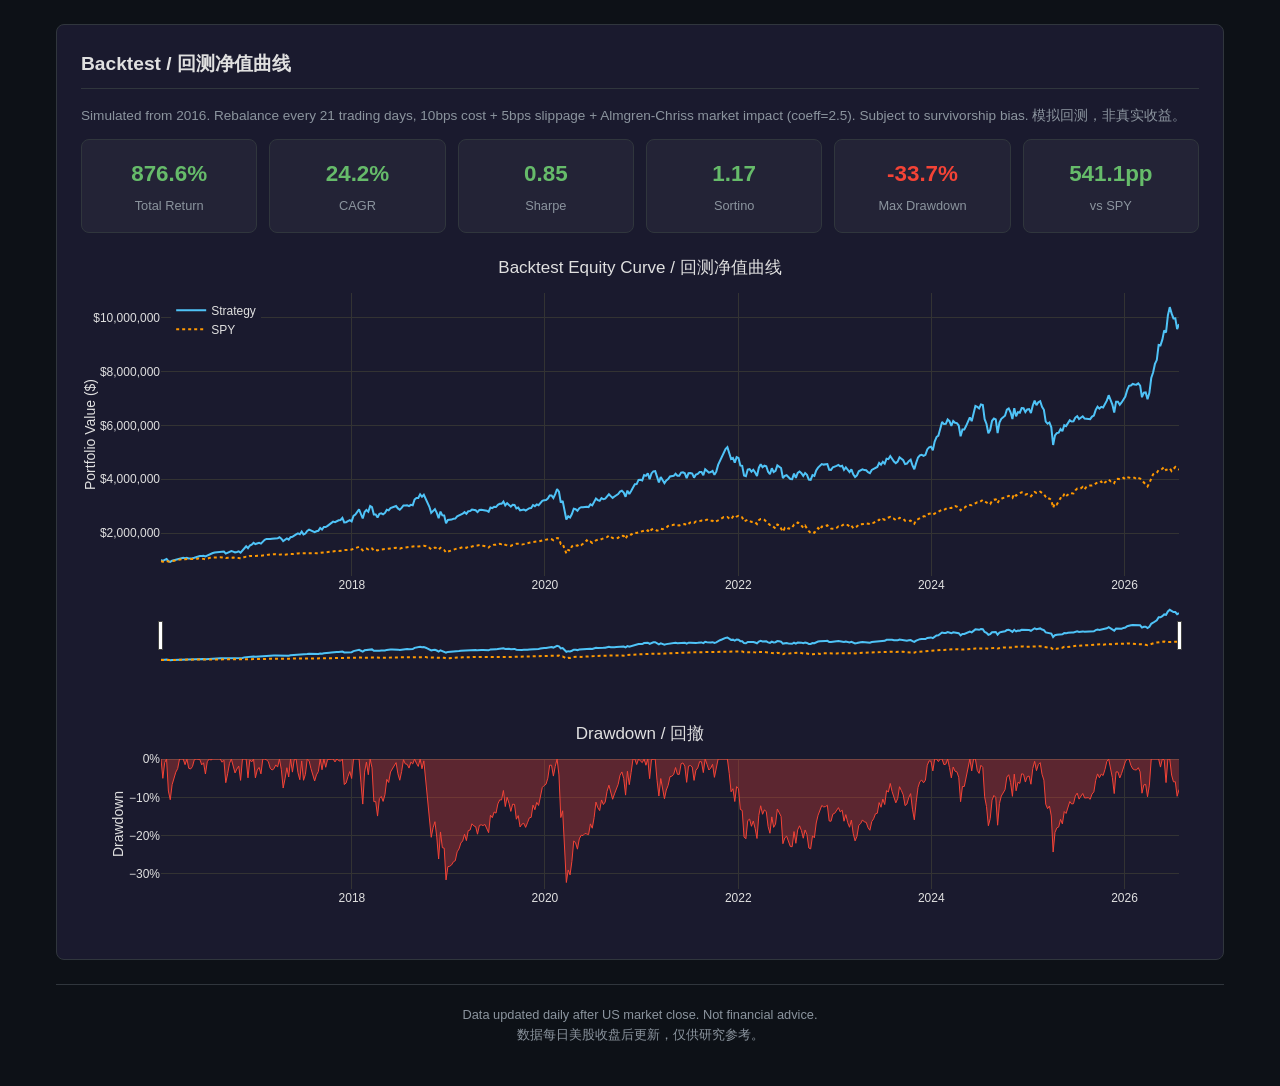
==== commit 758c7ee1: "deploy: 023b5ec9bfbae238932324be971ef5863c3917fb" ====
--- a/index.html
+++ b/index.html
@@ -114,7 +114,7 @@
       high_proximity: '52周新高 High Prox.',
       short_term_reversal: '短期反转 Reversal',
       vol_contraction: '波动收缩 Vol Contr.',
-      volume_momentum: '量价动量 Vol Mom.',
+      trend_persistence: '趋势持续 Trend Persist.',
     };
 
     function symLink(symbol) {
@@ -166,7 +166,7 @@
       if (hist.length < 2) return;
 
       // Update last point with current account equity if available
-      if (data.account && data.account.equity) {
+      if (data.account && data.account.equity != null) {
         hist[hist.length - 1].equity = data.account.equity;
       }
 
@@ -178,13 +178,15 @@
 
       const dailyReturns = [];
       for (let i = 1; i < hist.length; i++) {
-        if (hist[i].equity && hist[i-1].equity) {
+        if (hist[i].equity != null && hist[i-1].equity != null && hist[i-1].equity !== 0) {
           dailyReturns.push(hist[i].equity / hist[i-1].equity - 1);
         }
       }
       const avgRet = dailyReturns.reduce((a,b) => a+b, 0) / dailyReturns.length;
       const stdRet = Math.sqrt(dailyReturns.reduce((a,b) => a + (b-avgRet)**2, 0) / dailyReturns.length);
-      const sharpe = stdRet > 0 ? (avgRet / stdRet * Math.sqrt(252)).toFixed(2) : 'N/A';
+      const annualRf = data.annual_risk_free_rate ?? 0;
+      const dailyRf = Math.pow(1 + annualRf, 1 / 252) - 1;
+      const sharpe = stdRet > 0 ? ((avgRet - dailyRf) / stdRet * Math.sqrt(252)).toFixed(2) : 'N/A';
 
       let peak = 0, maxDD = 0;
       hist.forEach(d => {
@@ -238,27 +240,27 @@
 
       const acct = data.account || {};
       document.getElementById('live-account-info').innerHTML = `
-        <span class="stat">Equity: $${(acct.equity||0).toLocaleString()}</span>
-        <span class="stat">Cash: $${(acct.cash||0).toLocaleString()}</span>
-        <span class="stat">Buying Power: $${(acct.buying_power||0).toLocaleString()}</span>
+        <span class="stat">Equity: $${(acct.equity ?? 0).toLocaleString()}</span>
+        <span class="stat">Cash: $${(acct.cash ?? 0).toLocaleString()}</span>
+        <span class="stat">Buying Power: $${(acct.buying_power ?? 0).toLocaleString()}</span>
       `;
 
       const tbody = document.querySelector('#live-positions-table tbody');
       data.positions.forEach(p => {
-        const todayPct = p.today_pl_pct || 0;
-        const todayPl = p.today_pl || 0;
-        const totalPct = p.total_pl_pct || 0;
-        const totalPl = p.total_pl || 0;
+        const todayPct = p.today_pl_pct ?? 0;
+        const todayPl = p.today_pl ?? 0;
+        const totalPct = p.total_pl_pct ?? 0;
+        const totalPl = p.total_pl ?? 0;
         const todayClass = todayPl >= 0 ? 'positive' : 'negative';
         const totalClass = totalPl >= 0 ? 'positive' : 'negative';
         tbody.innerHTML += `<tr>
           <td class="symbol">${symLink(p.symbol)}</td>
-          <td>$${(p.current_price || 0).toFixed(2)}</td>
-          <td>${p.qty || 0}</td>
+          <td>$${(p.current_price ?? 0).toFixed(2)}</td>
+          <td>${p.qty ?? 0}</td>
           <td>${(p.side || 'long').charAt(0).toUpperCase() + (p.side || 'long').slice(1)}</td>
-          <td>$${(p.market_value || 0).toLocaleString(undefined, {minimumFractionDigits:2, maximumFractionDigits:2})}</td>
-          <td>$${(p.avg_entry_price || 0).toFixed(4)}</td>
-          <td>$${(p.cost_basis || 0).toLocaleString(undefined, {minimumFractionDigits:4, maximumFractionDigits:4})}</td>
+          <td>$${(p.market_value ?? 0).toLocaleString(undefined, {minimumFractionDigits:2, maximumFractionDigits:2})}</td>
+          <td>$${(p.avg_entry_price ?? 0).toFixed(4)}</td>
+          <td>$${(p.cost_basis ?? 0).toLocaleString(undefined, {minimumFractionDigits:4, maximumFractionDigits:4})}</td>
           <td class="${todayClass}">${todayPct >= 0 ? '+' : ''}${todayPct.toFixed(2)}%</td>
           <td class="${todayClass}">${todayPl >= 0 ? '' : '-'}$${Math.abs(todayPl).toFixed(2)}</td>
           <td class="${totalClass}">${totalPct >= 0 ? '+' : ''}${totalPct.toFixed(2)}%</td>
@@ -280,14 +282,16 @@
 
       const tbody = document.querySelector('#portfolio-table tbody');
       data.positions.forEach(p => {
-        const scoreColor = p.score > 0 ? 'positive' : 'negative';
+        const hasScore = p.score != null;
+        const scoreColor = hasScore && p.score > 0 ? 'positive' : 'negative';
+        const scoreText = hasScore ? `${p.score > 0 ? '+' : ''}${p.score.toFixed(4)}` : '—';
         tbody.innerHTML += `<tr>
           <td class="symbol">${symLink(p.symbol)}</td>
           <td>${p.weight_pct.toFixed(1)}%</td>
           <td>$${p.dollars.toLocaleString()}</td>
           <td>${p.shares}</td>
           <td>$${p.price.toFixed(2)}</td>
-          <td class="${scoreColor}">${p.score > 0 ? '+' : ''}${p.score.toFixed(4)}</td>
+          <td class="${scoreColor}">${scoreText}</td>
         </tr>`;
       });
     }
@@ -295,13 +299,15 @@
     function renderPerformance(data) {
       const m = data.metrics;
       const cards = document.getElementById('metrics-cards');
+      const metric = (name, scale=1, suffix='', digits=2) =>
+        m[name] == null ? 'N/A' : (m[name] * scale).toFixed(digits) + suffix;
       [
-        { label: 'Total Return', value: (m['Total Return'] * 100).toFixed(1) + '%' },
-        { label: 'CAGR', value: (m['CAGR'] * 100).toFixed(1) + '%' },
-        { label: 'Sharpe', value: m['Sharpe Ratio'].toFixed(2) },
-        { label: 'Sortino', value: m['Sortino Ratio'].toFixed(2) },
-        { label: 'Max Drawdown', value: (m['Max Drawdown'] * 100).toFixed(1) + '%' },
-        { label: 'vs SPY', value: ((m['Total Return'] - m['Benchmark Return']) * 100).toFixed(1) + 'pp' },
+        { label: 'Total Return', value: metric('Total Return', 100, '%', 1) },
+        { label: 'CAGR', value: metric('CAGR', 100, '%', 1) },
+        { label: 'Sharpe', value: metric('Sharpe Ratio') },
+        { label: 'Sortino', value: metric('Sortino Ratio') },
+        { label: 'Max Drawdown', value: metric('Max Drawdown', 100, '%', 1) },
+        { label: 'vs SPY', value: (m['Total Return'] == null || m['Benchmark Return'] == null) ? 'N/A' : ((m['Total Return'] - m['Benchmark Return']) * 100).toFixed(1) + 'pp' },
       ].forEach(it => {
         const isNeg = it.value.startsWith('-');
         cards.innerHTML += `<div class="card">
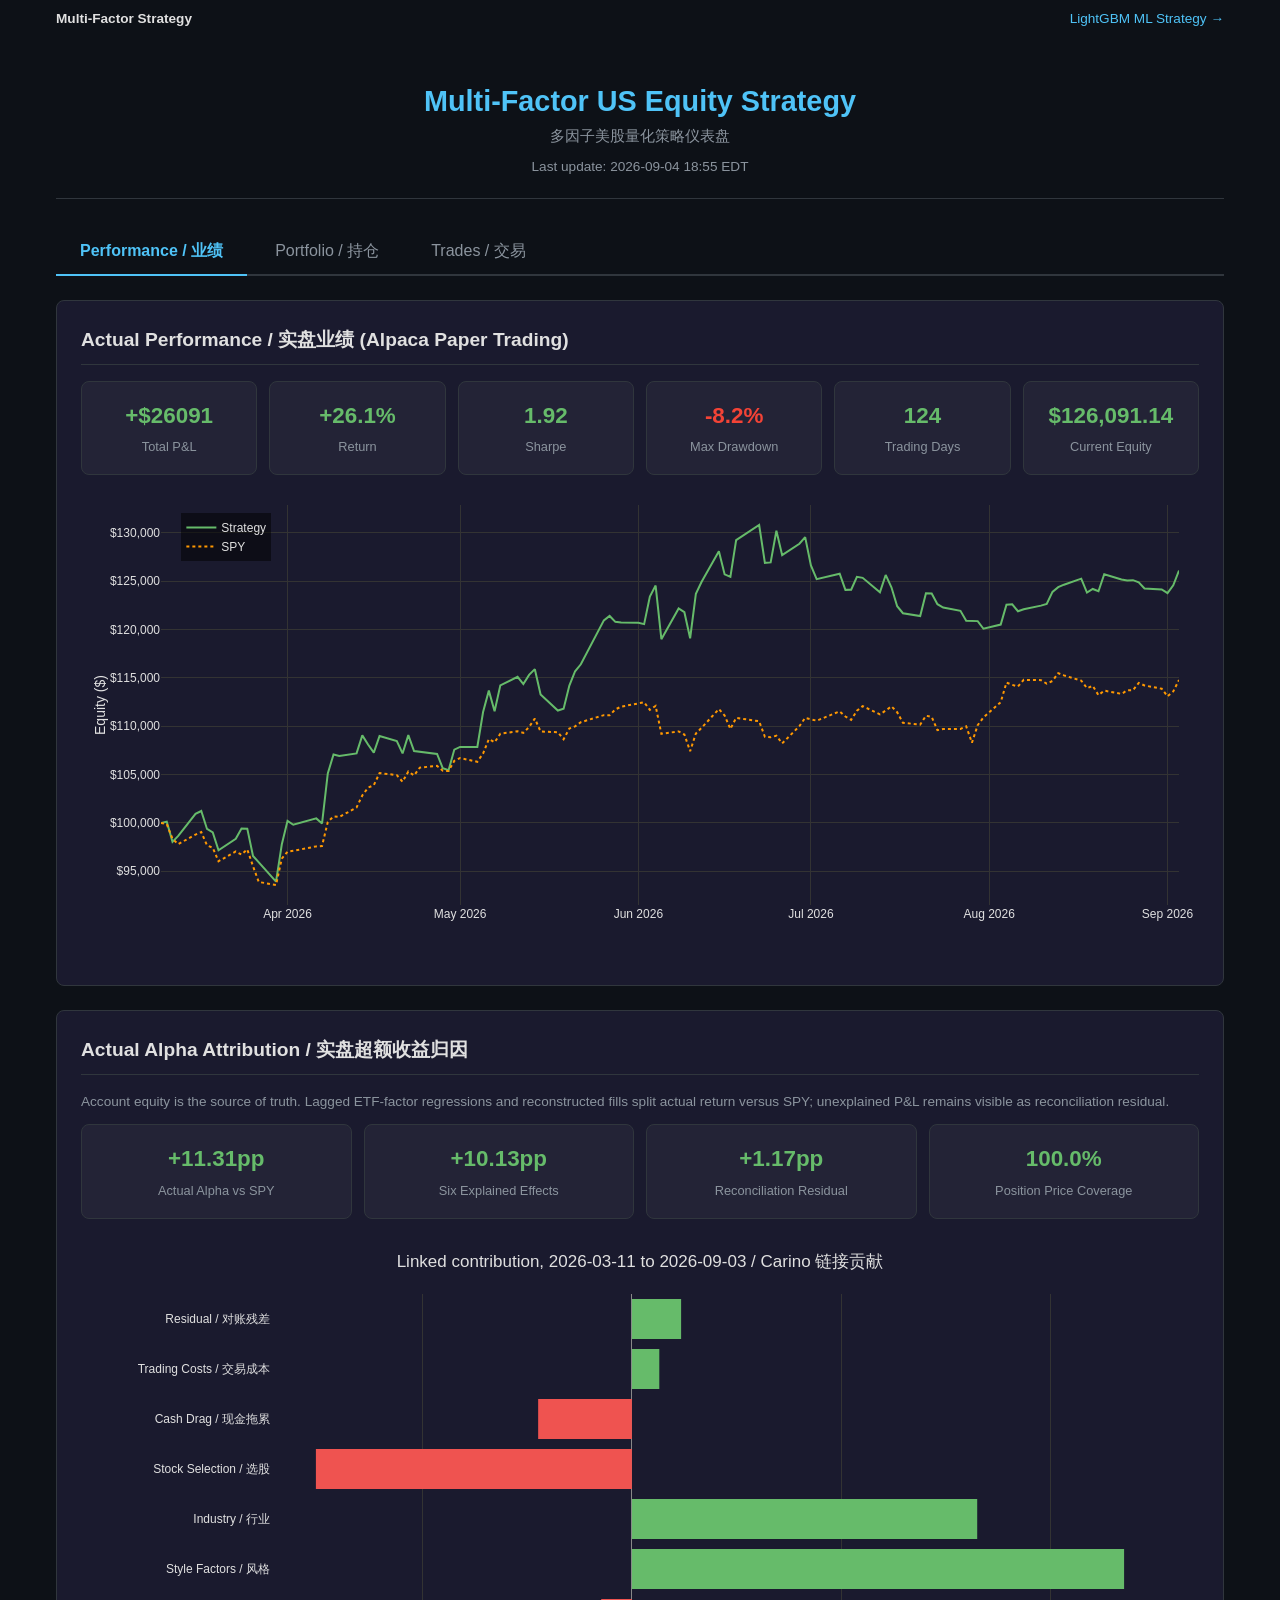
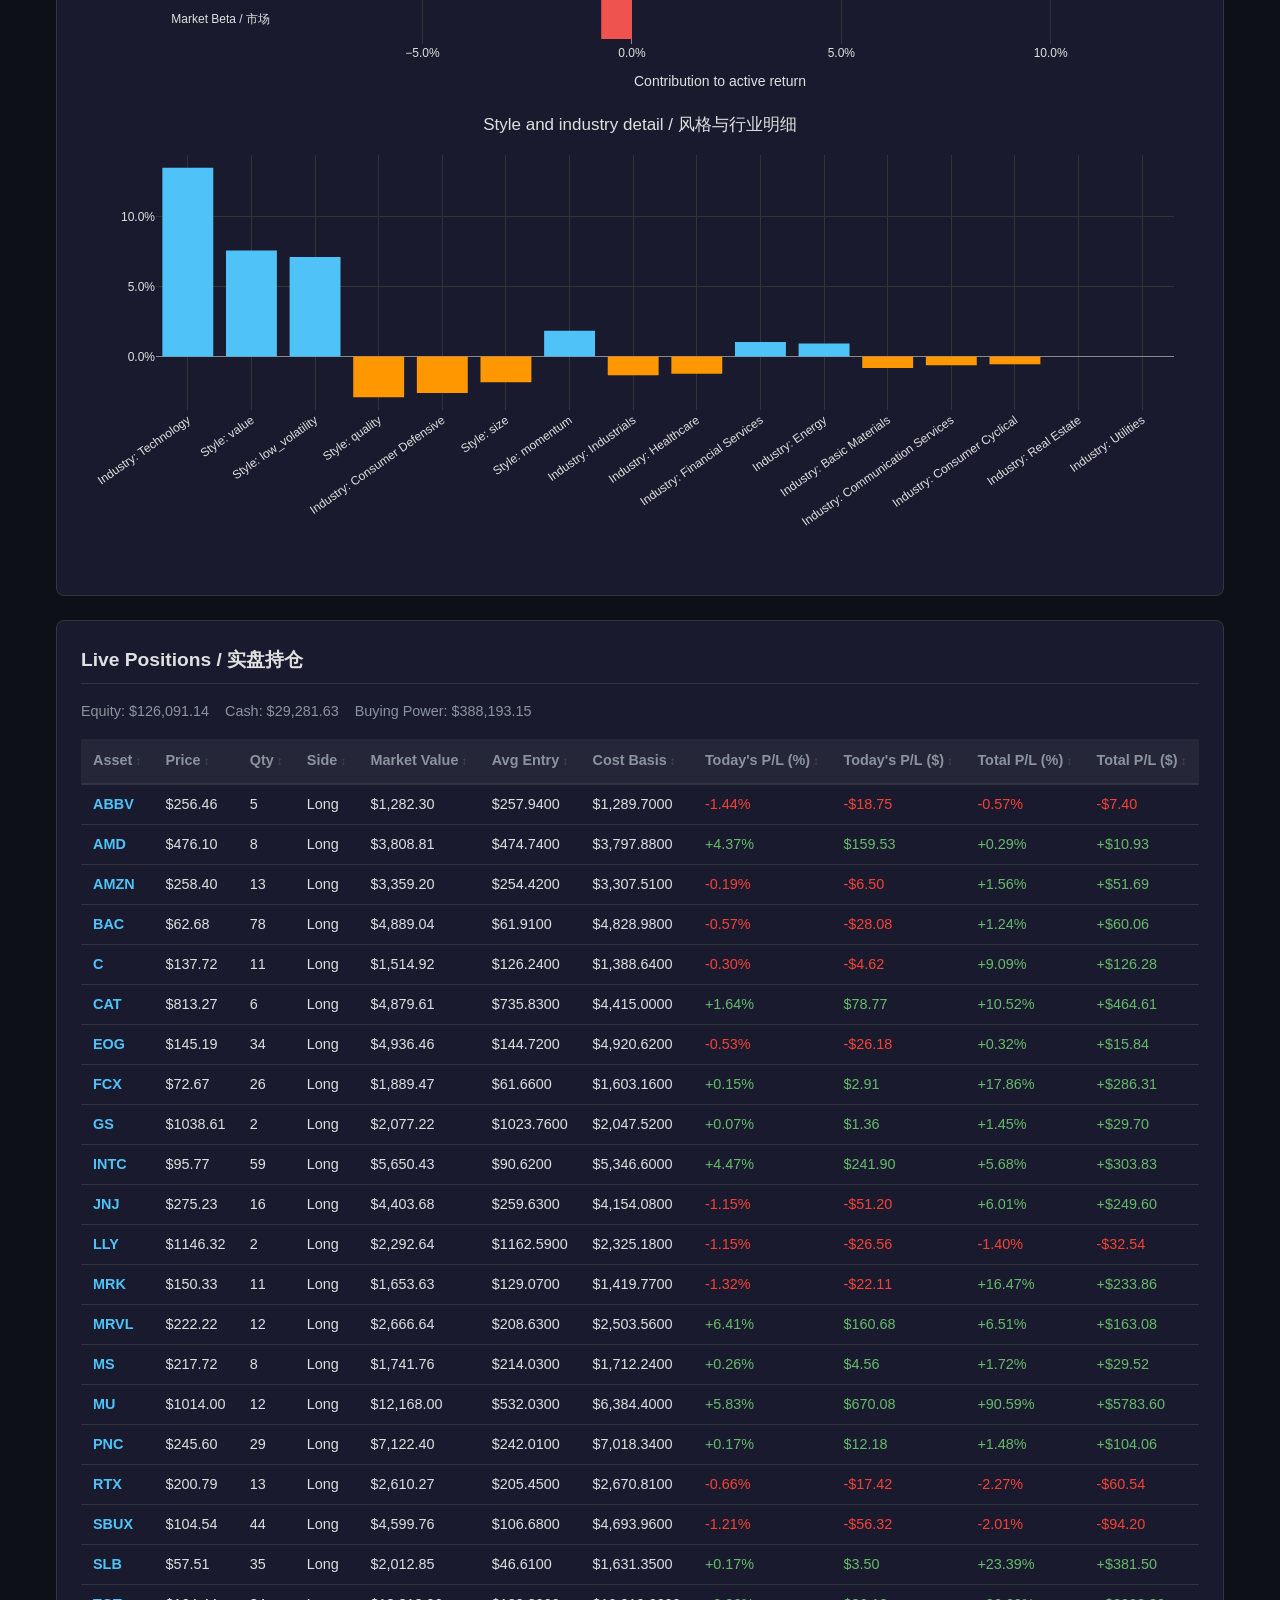
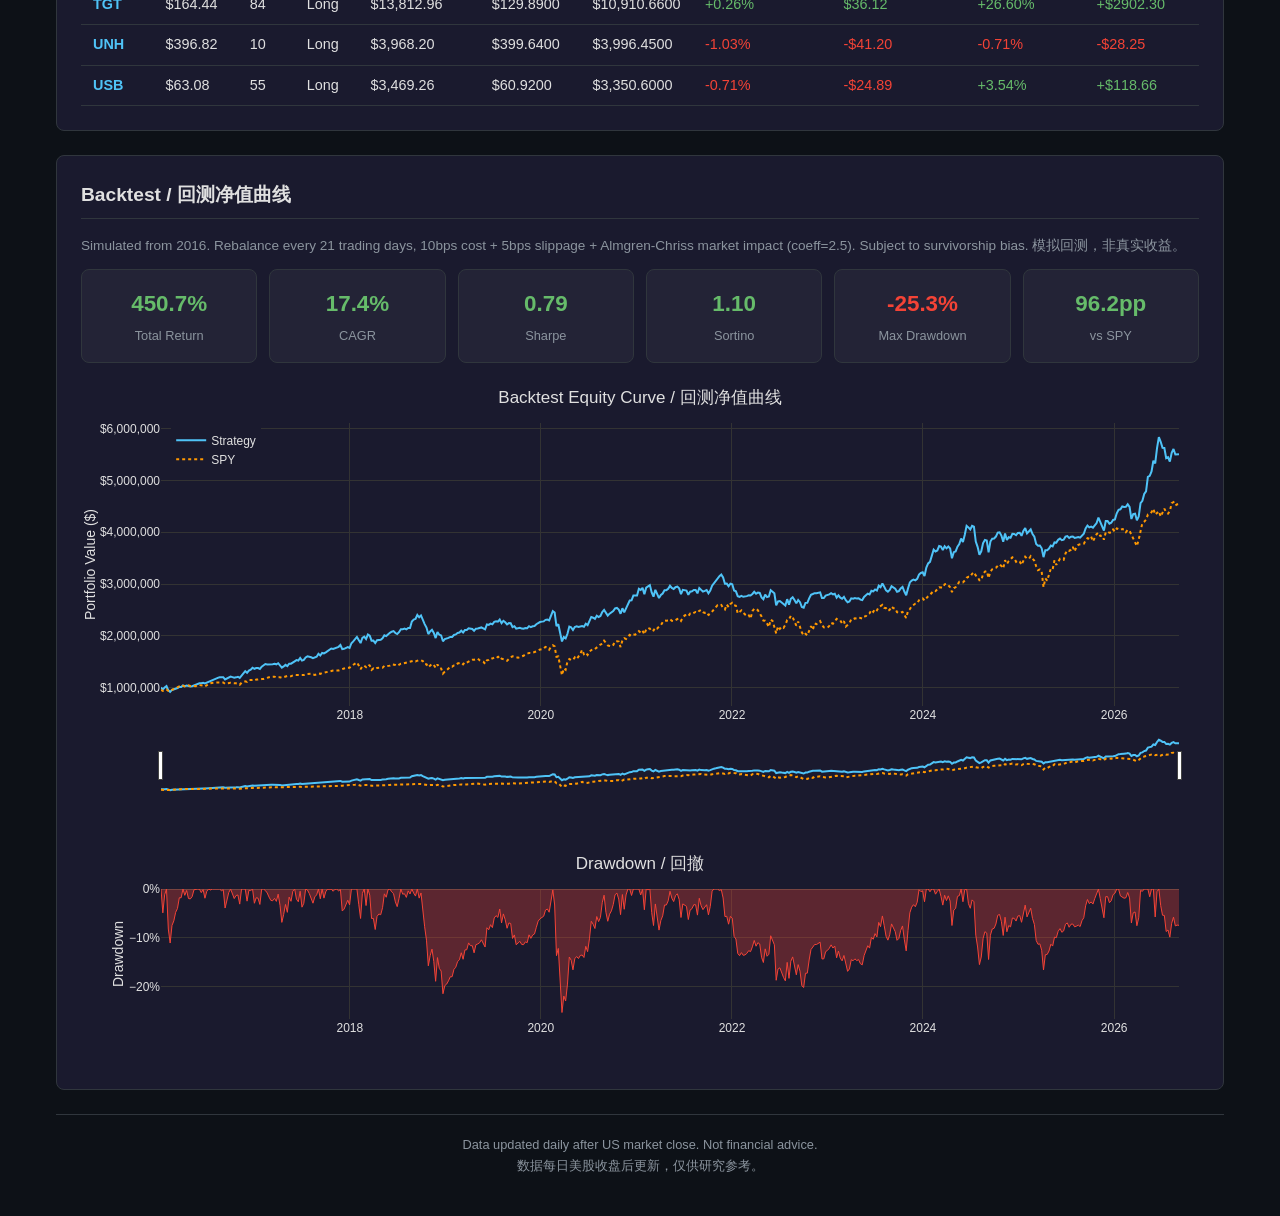
==== commit 074d02a3: "deploy: 1ade955b52f1486e32eb1d7c2773af99cd392ca1" ====
--- a/index.html
+++ b/index.html
@@ -33,6 +33,14 @@
         <h2>Actual Performance / 实盘业绩 (Alpaca Paper Trading)</h2>
         <div id="actual-metrics" class="cards"></div>
         <div id="actual-chart" class="chart"></div>
+      </section>
+
+      <section id="attribution-section" style="display:none">
+        <h2>Actual Alpha Attribution / 实盘超额收益归因</h2>
+        <p class="meta" style="margin-bottom:12px">Account equity is the source of truth. Lagged ETF-factor regressions and reconstructed fills split actual return versus SPY; unexplained P&amp;L remains visible as reconciliation residual.</p>
+        <div id="attribution-metrics" class="cards"></div>
+        <div id="attribution-chart" class="chart"></div>
+        <div id="attribution-detail-chart" class="chart"></div>
       </section>
 
       <section id="live-positions-section" style="display:none">
@@ -144,10 +152,12 @@
       fetch('data/backtest.json').then(r => r.json()),
       fetch('data/factors.json').then(r => r.json()),
       fetch('data/trades.json').then(r => r.json()),
-    ]).then(([portfolio, backtest, factors, trades]) => {
+      fetch('data/attribution.json').then(r => r.ok ? r.json() : null).catch(() => null),
+    ]).then(([portfolio, backtest, factors, trades, attribution]) => {
       renderPortfolio(portfolio);
       renderFactors(factors);
       renderActualPerformance(trades);
+      renderAttribution(attribution);
       renderLivePositions(trades);
       renderPerformance(backtest);
       renderTrades(trades);
@@ -229,6 +239,77 @@
         yaxis: { title: 'Equity ($)', gridcolor: '#333', tickformat: '$,.0f' },
         margin: { l: 80, r: 20, t: 10, b: 40 },
         legend: { x: 0.02, y: 0.98, bgcolor: 'rgba(0,0,0,0.5)' },
+      }, { responsive: true });
+    }
+
+    function renderAttribution(data) {
+      if (!data || data.status !== 'ok' || !data.summary) return;
+      const section = document.getElementById('attribution-section');
+      section.style.display = 'block';
+      const summary = data.summary;
+      const diagnostics = data.diagnostics || {};
+      const pct = value => `${value >= 0 ? '+' : ''}${(value * 100).toFixed(2)}pp`;
+      const cardItems = [
+        { label: 'Actual Alpha vs SPY', value: pct(summary.actual_alpha ?? 0) },
+        { label: 'Six Explained Effects', value: pct(summary.explained_alpha ?? 0) },
+        { label: 'Reconciliation Residual', value: pct(summary.reconciliation_residual ?? 0) },
+        { label: 'Position Price Coverage', value: `${((diagnostics.price_coverage ?? 0) * 100).toFixed(1)}%` },
+      ];
+      document.getElementById('attribution-metrics').innerHTML = cardItems.map(it => `
+        <div class="card">
+          <div class="card-value ${String(it.value).startsWith('-') ? 'negative' : 'positive'}">${it.value}</div>
+          <div class="card-label">${it.label}</div>
+        </div>`).join('');
+
+      const componentLabels = {
+        market_beta: 'Market Beta / 市场',
+        style: 'Style Factors / 风格',
+        industry: 'Industry / 行业',
+        stock_selection: 'Stock Selection / 选股',
+        cash_drag: 'Cash Drag / 现金拖累',
+        trading_costs: 'Trading Costs / 交易成本',
+        reconciliation_residual: 'Residual / 对账残差',
+      };
+      const componentKeys = Object.keys(componentLabels);
+      const componentValues = componentKeys.map(key => data.components?.[key] ?? 0);
+      Plotly.newPlot('attribution-chart', [{
+        type: 'bar', orientation: 'h',
+        y: componentKeys.map(key => componentLabels[key]),
+        x: componentValues,
+        marker: { color: componentValues.map(value => value >= 0 ? '#66bb6a' : '#ef5350') },
+        hovertemplate: '%{y}<br>%{x:.2%}<extra></extra>',
+      }], {
+        title: `Linked contribution, ${summary.period_start} to ${summary.period_end} / Carino 链接贡献`,
+        paper_bgcolor: '#1a1a2e', plot_bgcolor: '#1a1a2e',
+        font: { color: '#e0e0e0' },
+        xaxis: { title: 'Contribution to active return', tickformat: '.1%', gridcolor: '#333', zerolinecolor: '#888' },
+        margin: { l: 190, r: 30, t: 55, b: 45 },
+        showlegend: false,
+      }, { responsive: true });
+
+      const details = [
+        ...Object.entries(data.style_breakdown || {}).map(([name, value]) => [`Style: ${name}`, value]),
+        ...Object.entries(data.industry_breakdown || {}).map(([name, value]) => [`Industry: ${name}`, value]),
+      ].sort((a, b) => Math.abs(b[1]) - Math.abs(a[1]));
+      const detailContainer = document.getElementById('attribution-detail-chart');
+      if (!details.length) {
+        detailContainer.innerHTML = '<p class="meta">Style and industry proxy history is not yet available.</p>';
+        return;
+      }
+      Plotly.newPlot('attribution-detail-chart', [{
+        type: 'bar',
+        x: details.map(item => item[0]),
+        y: details.map(item => item[1]),
+        marker: { color: details.map(item => item[1] >= 0 ? '#4fc3f7' : '#ff9800') },
+        hovertemplate: '%{x}<br>%{y:.2%}<extra></extra>',
+      }], {
+        title: 'Style and industry detail / 风格与行业明细',
+        paper_bgcolor: '#1a1a2e', plot_bgcolor: '#1a1a2e',
+        font: { color: '#e0e0e0' },
+        xaxis: { tickangle: -35, gridcolor: '#333' },
+        yaxis: { tickformat: '.1%', gridcolor: '#333', zerolinecolor: '#888' },
+        margin: { l: 75, r: 25, t: 50, b: 145 },
+        showlegend: false,
       }, { responsive: true });
     }
 
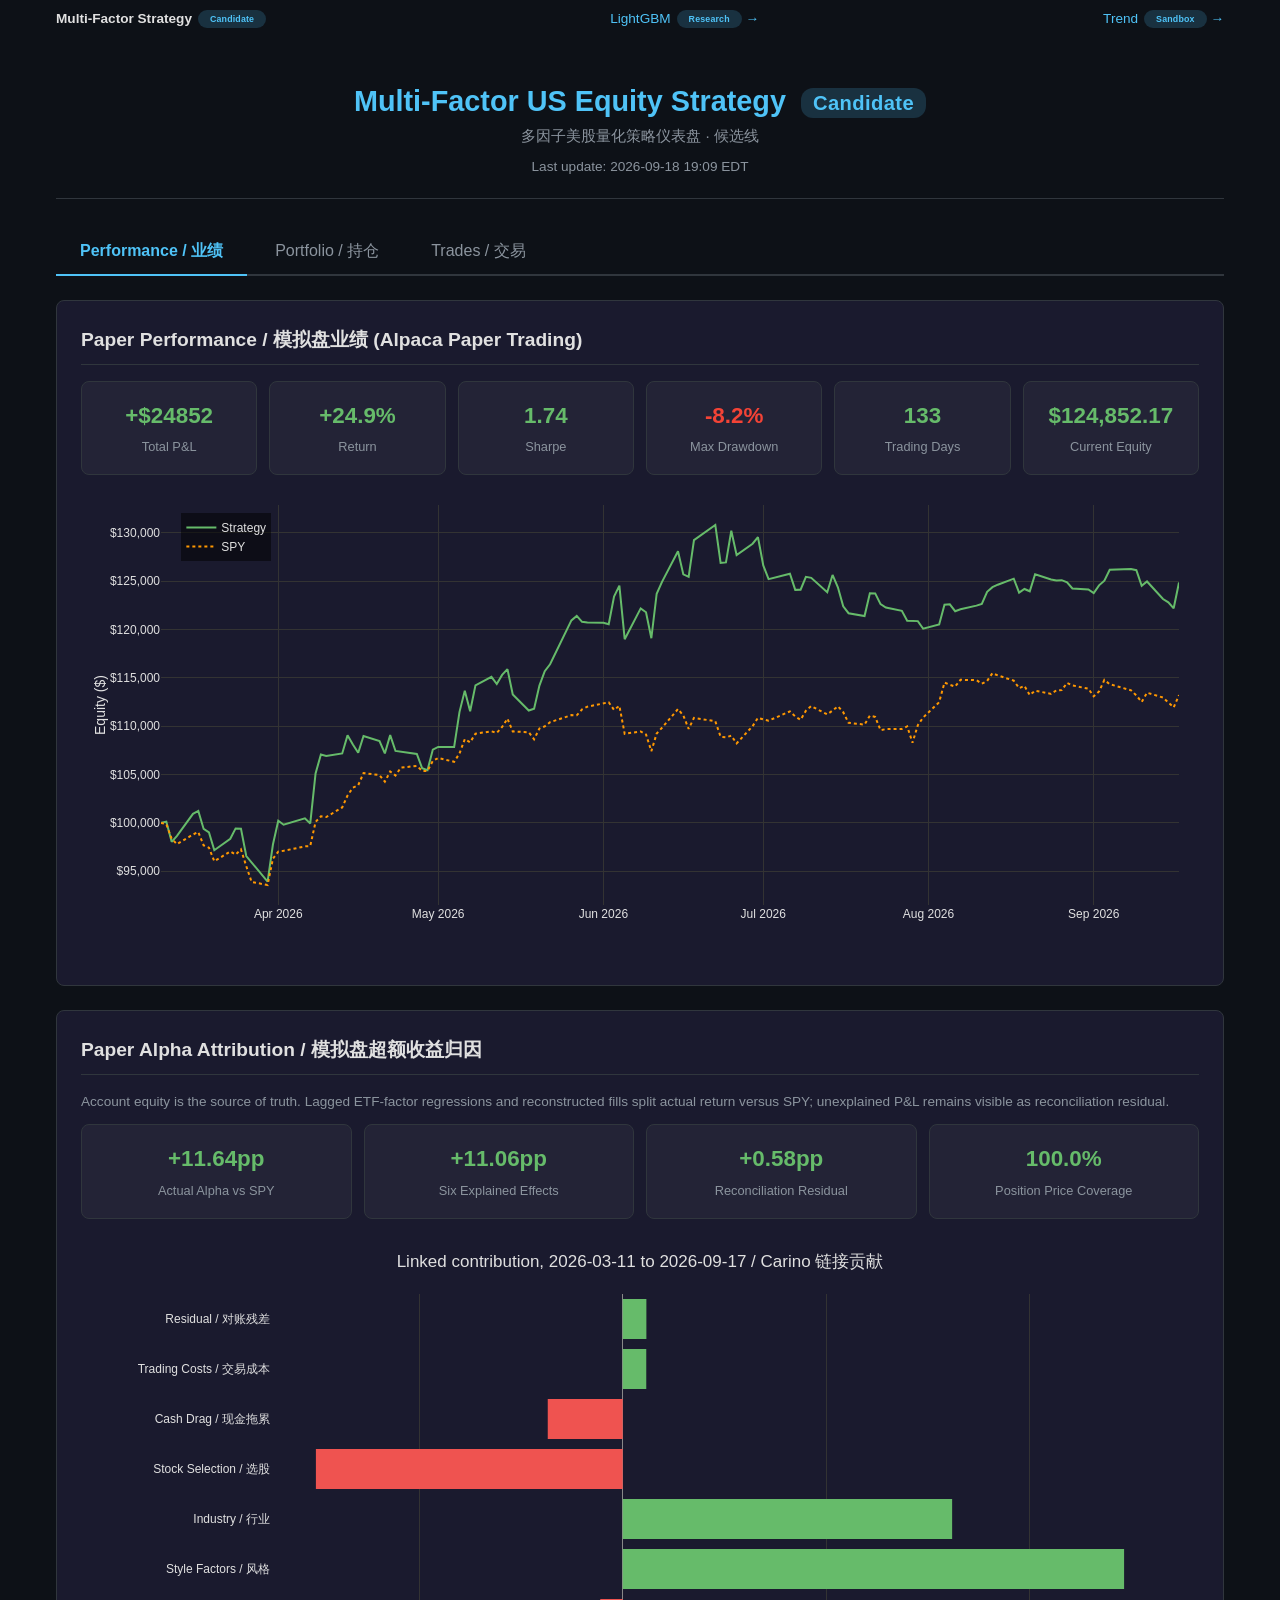
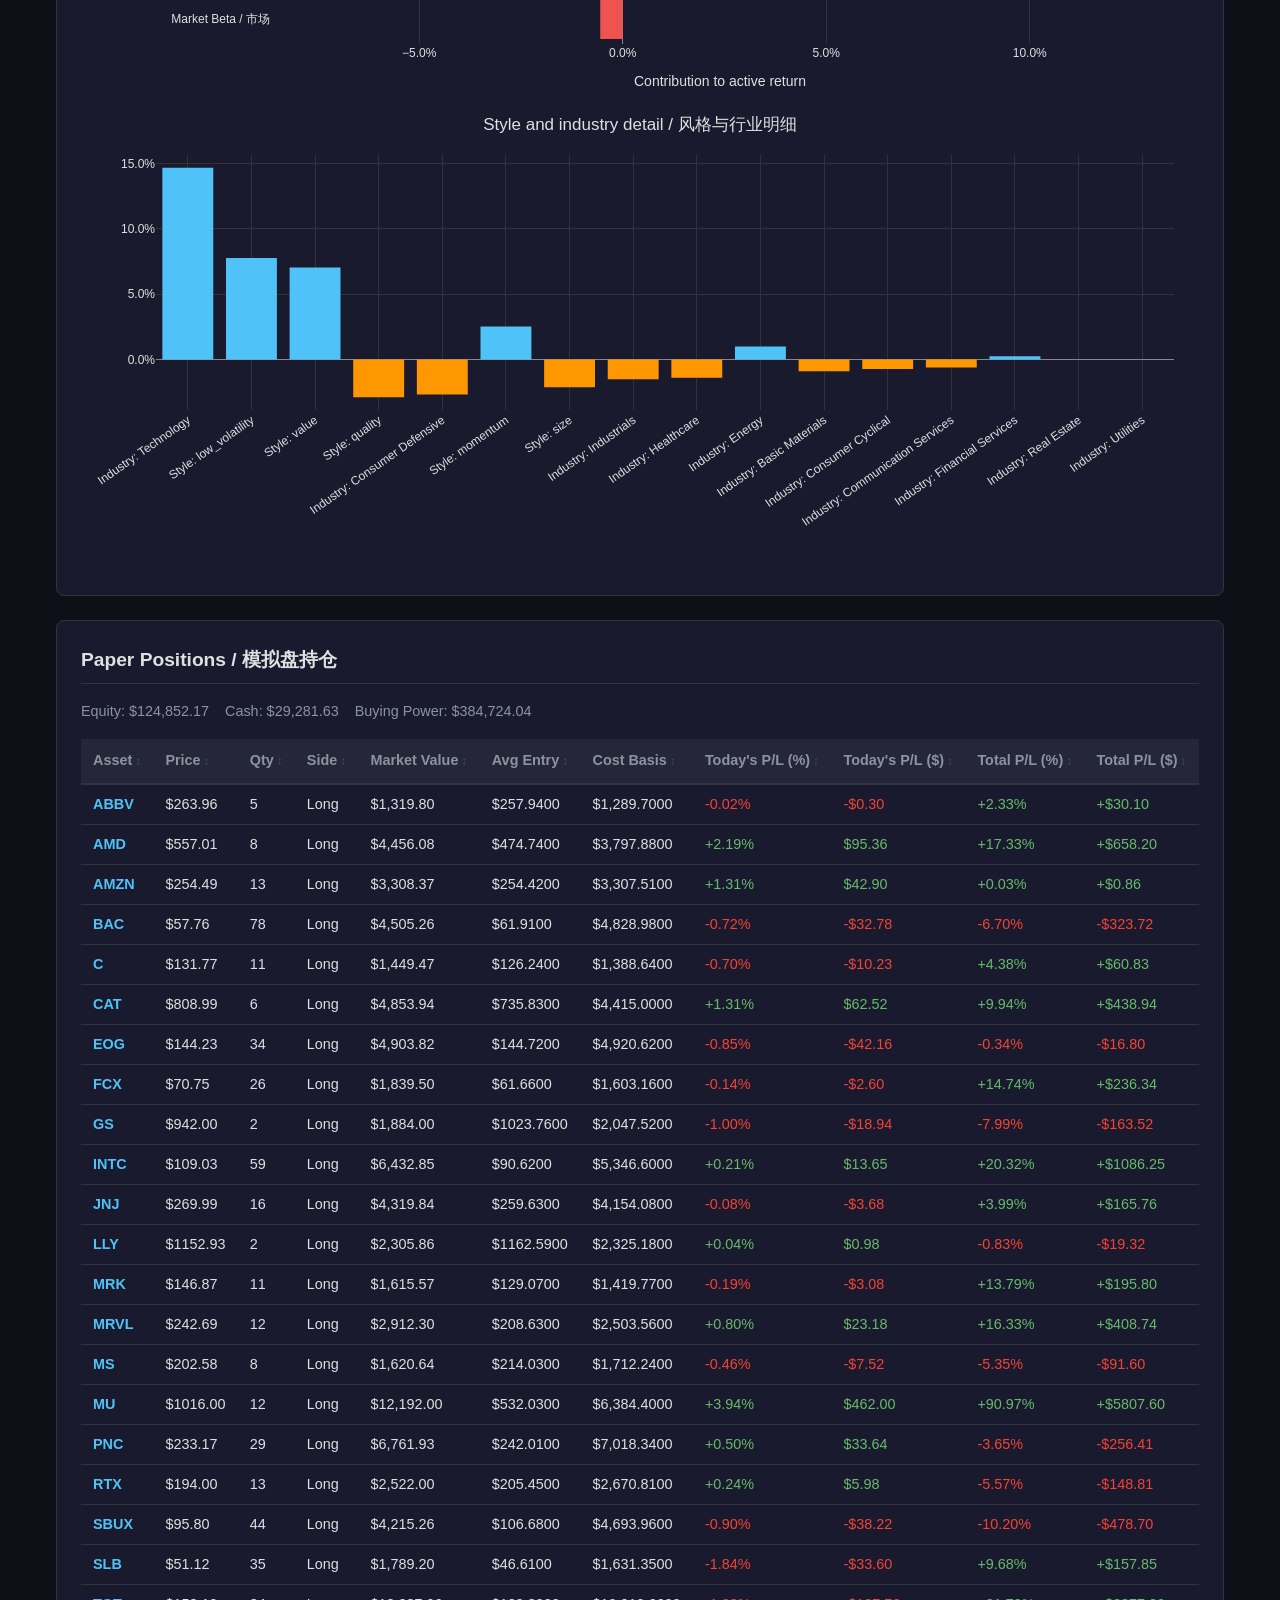
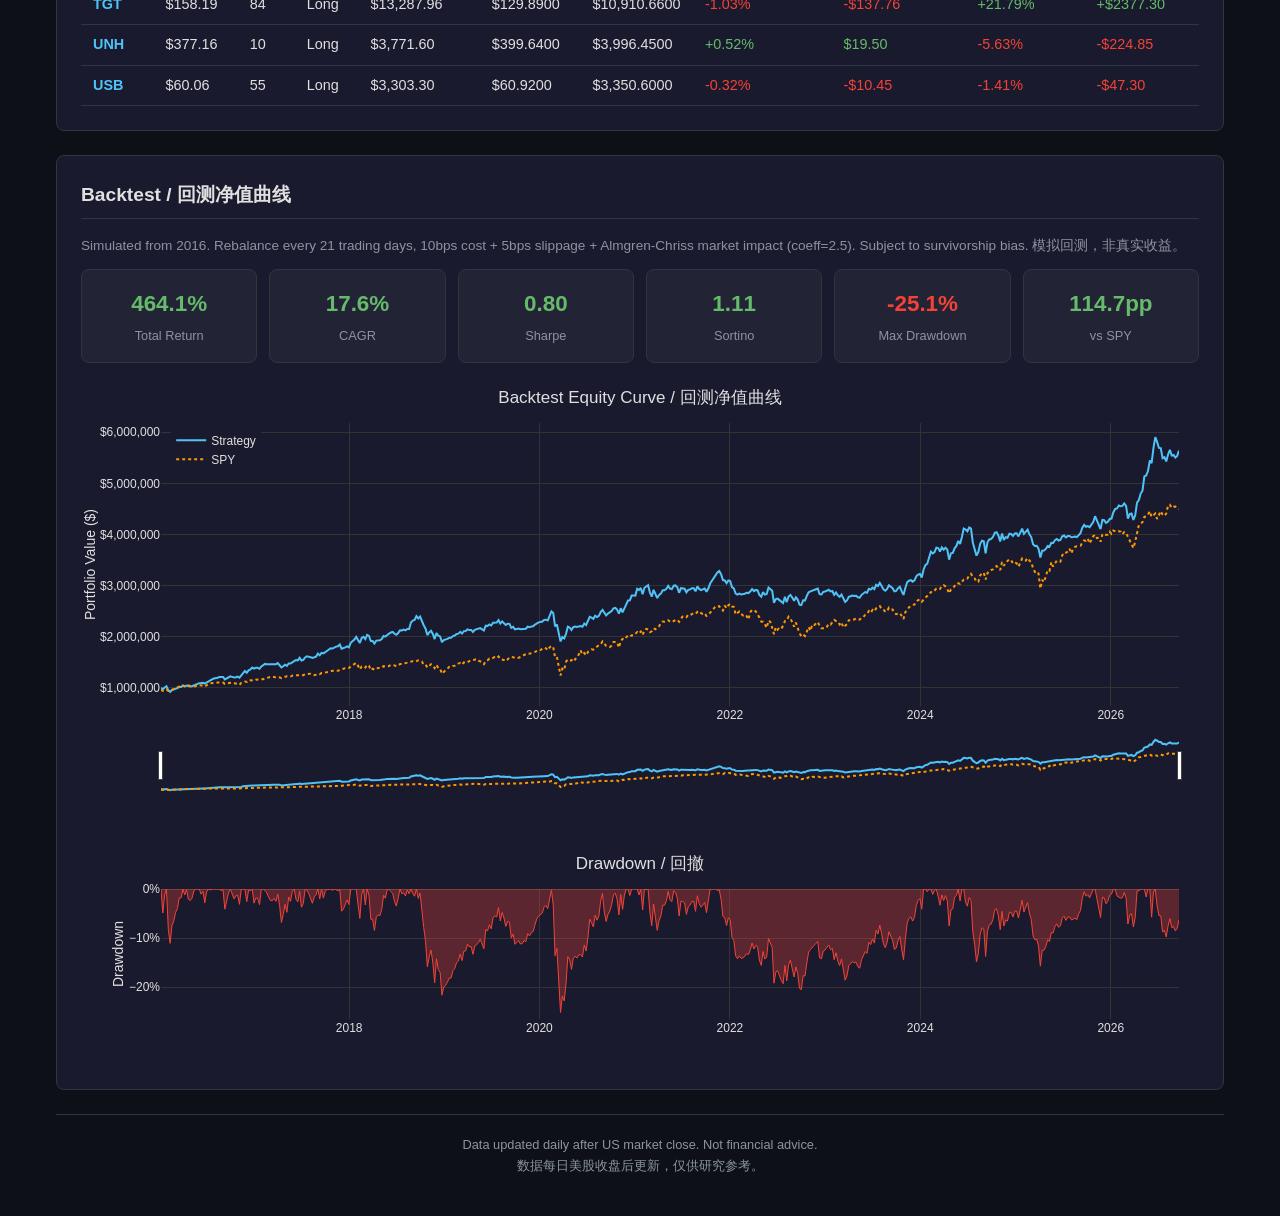
==== commit 6e20c91b: "deploy: 997e1cc338a7be3fc1ceca280b59da3f8b49673d" ====
--- a/index.html
+++ b/index.html
@@ -9,13 +9,14 @@
 </head>
 <body>
   <nav class="strategy-nav">
-    <span class="strategy-nav-current">Multi-Factor Strategy</span>
-    <a href="lgbm/">LightGBM ML Strategy &rarr;</a>
+    <span class="strategy-nav-current">Multi-Factor Strategy <span class="badge badge-role">Candidate</span></span>
+    <a href="lgbm/">LightGBM <span class="badge badge-role">Research</span> &rarr;</a>
+    <a href="trend/">Trend <span class="badge badge-role">Sandbox</span> &rarr;</a>
   </nav>
 
   <header>
-    <h1>Multi-Factor US Equity Strategy</h1>
-    <p class="subtitle">多因子美股量化策略仪表盘</p>
+    <h1>Multi-Factor US Equity Strategy <span class="badge badge-role">Candidate</span></h1>
+    <p class="subtitle">多因子美股量化策略仪表盘 · 候选线</p>
     <p id="last-update" class="meta"></p>
   </header>
 
@@ -30,13 +31,13 @@
     <!-- TAB 1: Performance (Actual + Backtest) -->
     <div id="tab-performance" class="tab-content active">
       <section id="actual-performance" style="display:none">
-        <h2>Actual Performance / 实盘业绩 (Alpaca Paper Trading)</h2>
+        <h2>Paper Performance / 模拟盘业绩 (Alpaca Paper Trading)</h2>
         <div id="actual-metrics" class="cards"></div>
         <div id="actual-chart" class="chart"></div>
       </section>
 
       <section id="attribution-section" style="display:none">
-        <h2>Actual Alpha Attribution / 实盘超额收益归因</h2>
+        <h2>Paper Alpha Attribution / 模拟盘超额收益归因</h2>
         <p class="meta" style="margin-bottom:12px">Account equity is the source of truth. Lagged ETF-factor regressions and reconstructed fills split actual return versus SPY; unexplained P&amp;L remains visible as reconciliation residual.</p>
         <div id="attribution-metrics" class="cards"></div>
         <div id="attribution-chart" class="chart"></div>
@@ -44,7 +45,7 @@
       </section>
 
       <section id="live-positions-section" style="display:none">
-        <h2>Live Positions / 实盘持仓</h2>
+        <h2>Paper Positions / 模拟盘持仓</h2>
         <div id="live-account-info" class="info-bar"></div>
         <div class="table-wrap">
           <table id="live-positions-table">
--- a/style.css
+++ b/style.css
@@ -217,3 +217,17 @@
   .cards { grid-template-columns: repeat(3, 1fr); }
   .card-value { font-size: 1.1em; }
 }
+
+.badge-role {
+  background: rgba(79, 195, 247, 0.18);
+  color: #4fc3f7;
+  font-size: 0.7em;
+  vertical-align: middle;
+  margin-left: 0.35em;
+  font-weight: 600;
+  letter-spacing: 0.02em;
+}
+.strategy-nav .badge-role {
+  font-size: 0.65em;
+  margin-left: 0.25em;
+}
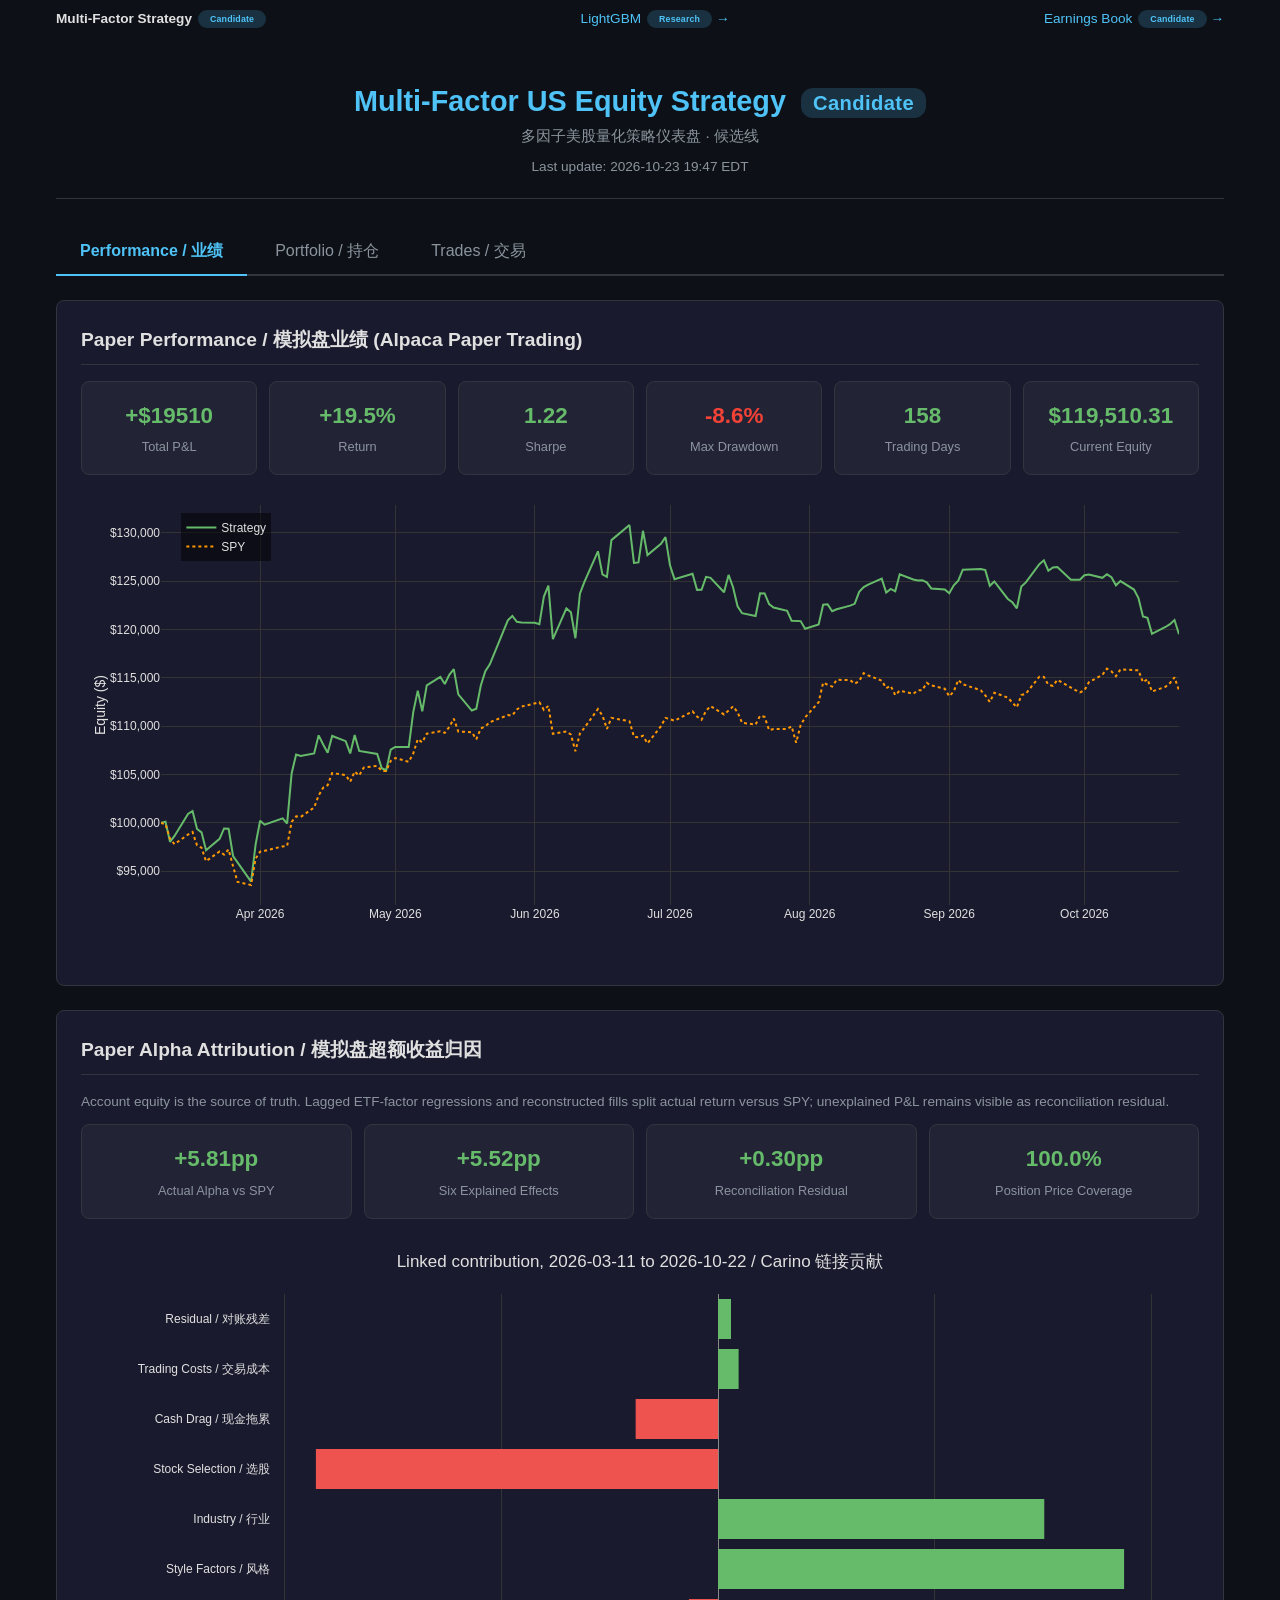
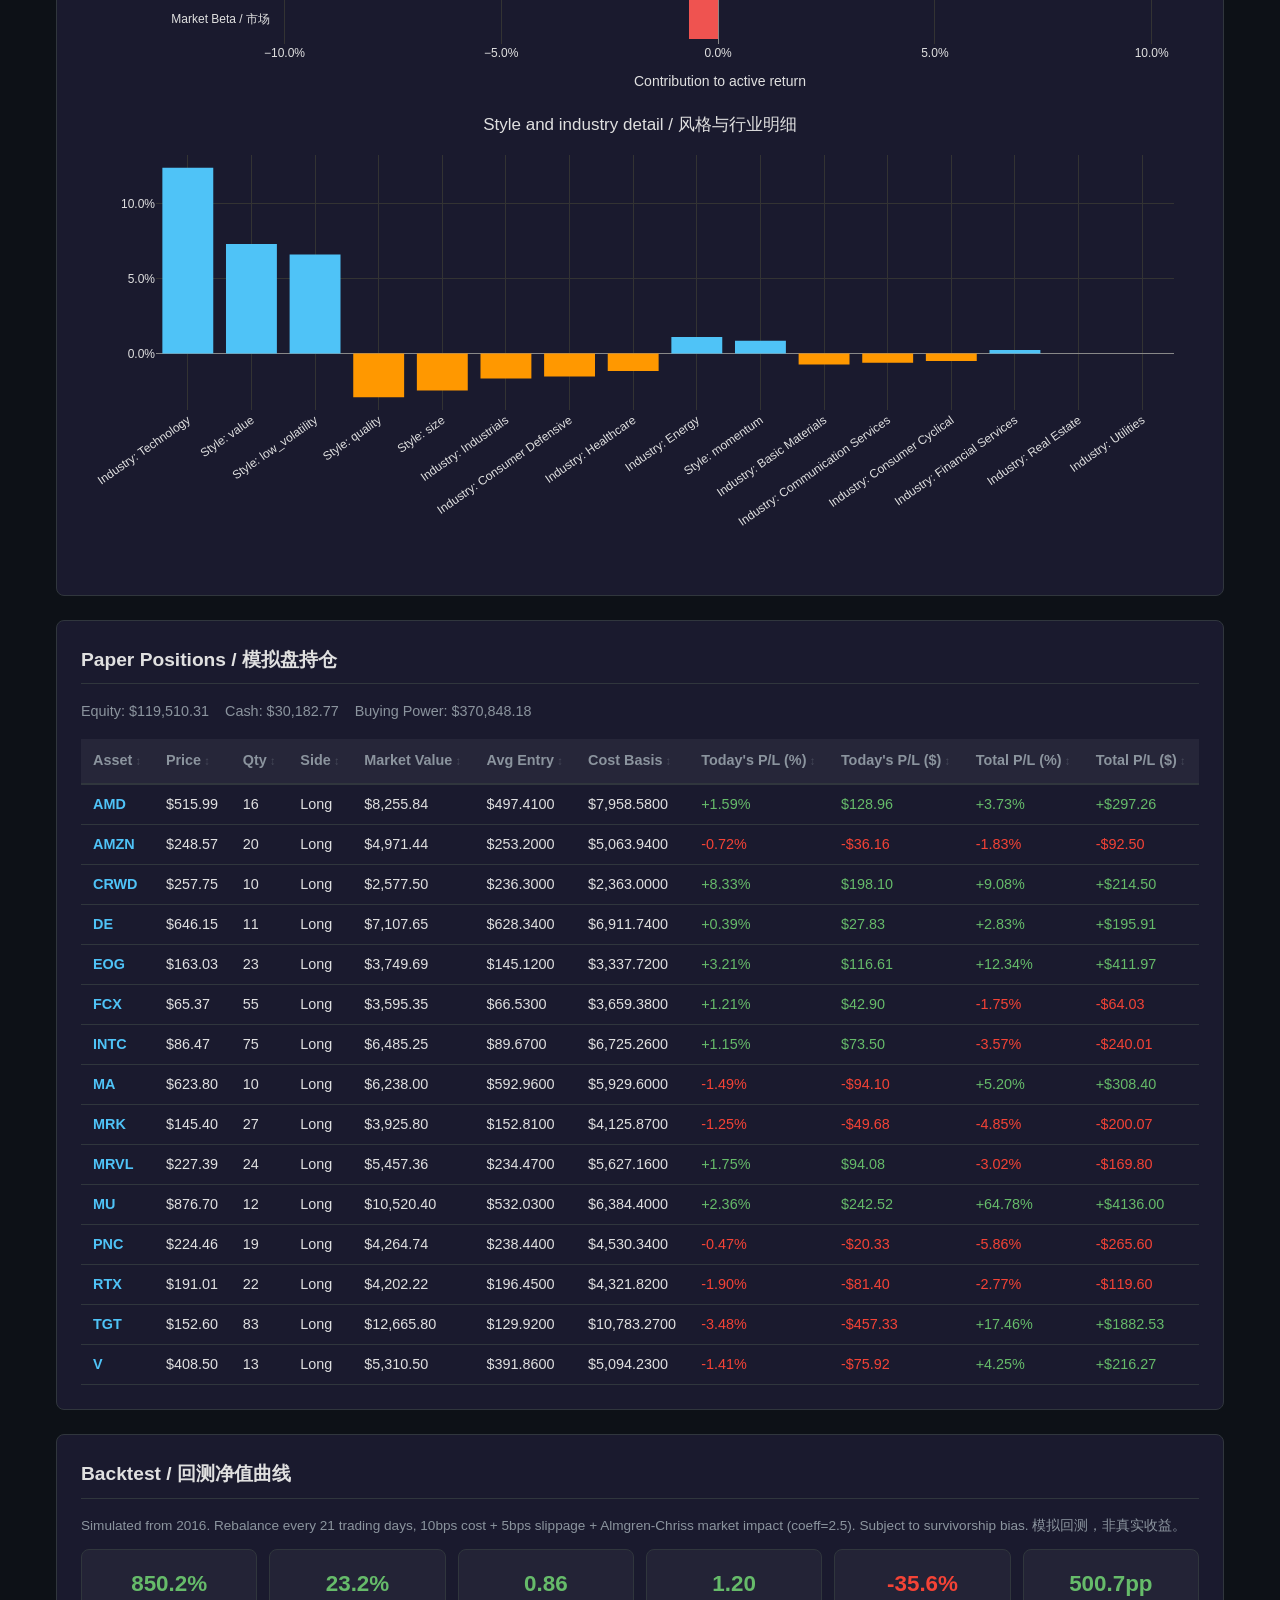
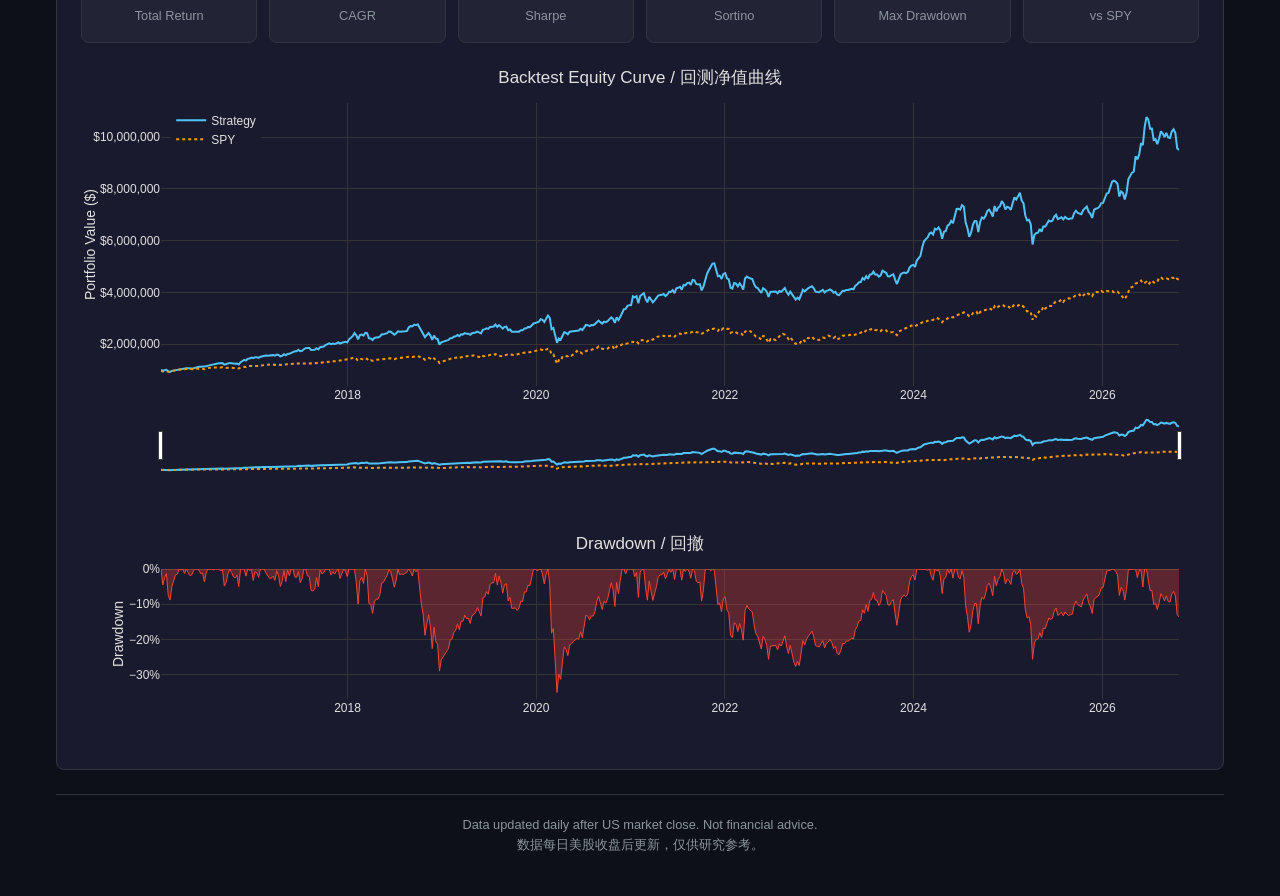
==== commit 2a8c74a9: "deploy: b66de67e7247f51bb2bea776120661b5d187db31" ====
--- a/index.html
+++ b/index.html
@@ -11,7 +11,7 @@
   <nav class="strategy-nav">
     <span class="strategy-nav-current">Multi-Factor Strategy <span class="badge badge-role">Candidate</span></span>
     <a href="lgbm/">LightGBM <span class="badge badge-role">Research</span> &rarr;</a>
-    <a href="trend/">Trend <span class="badge badge-role">Sandbox</span> &rarr;</a>
+    <a href="earnings/">Earnings Book <span class="badge badge-role">Candidate</span> &rarr;</a>
   </nav>
 
   <header>
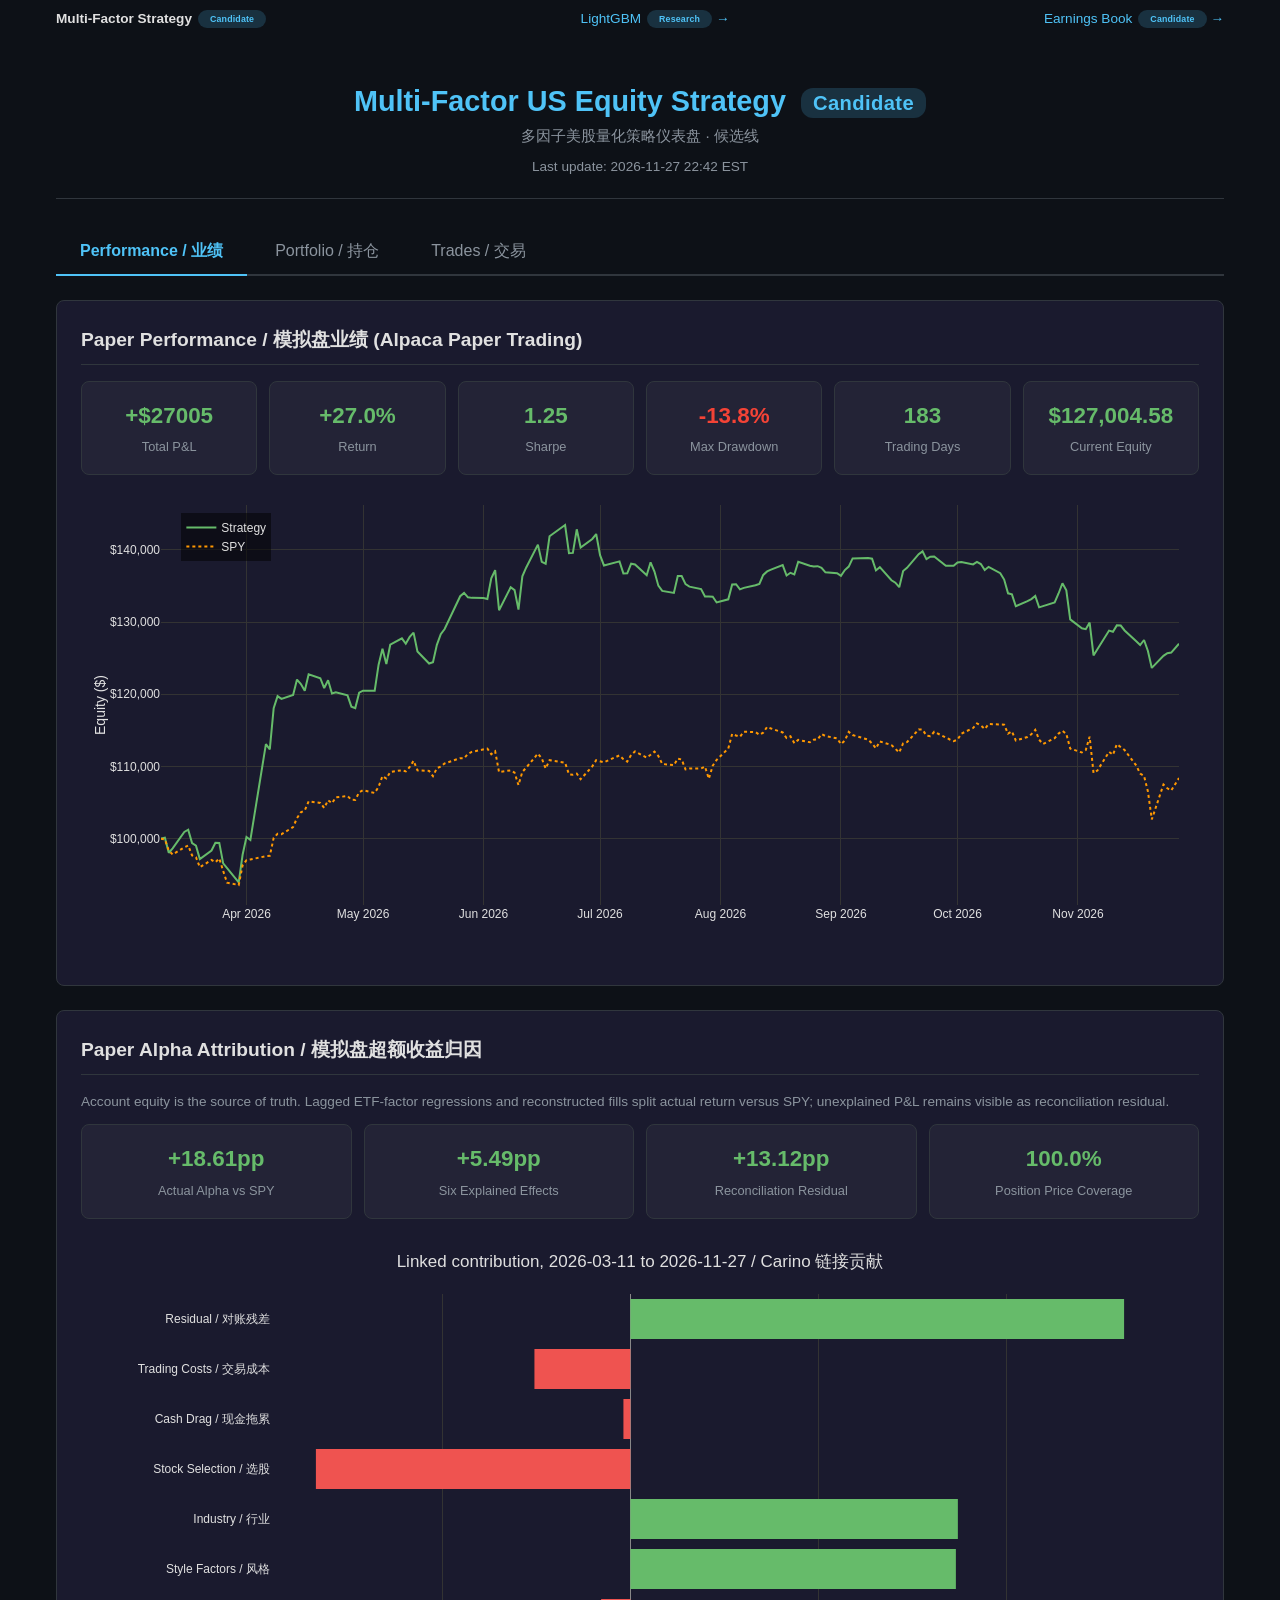
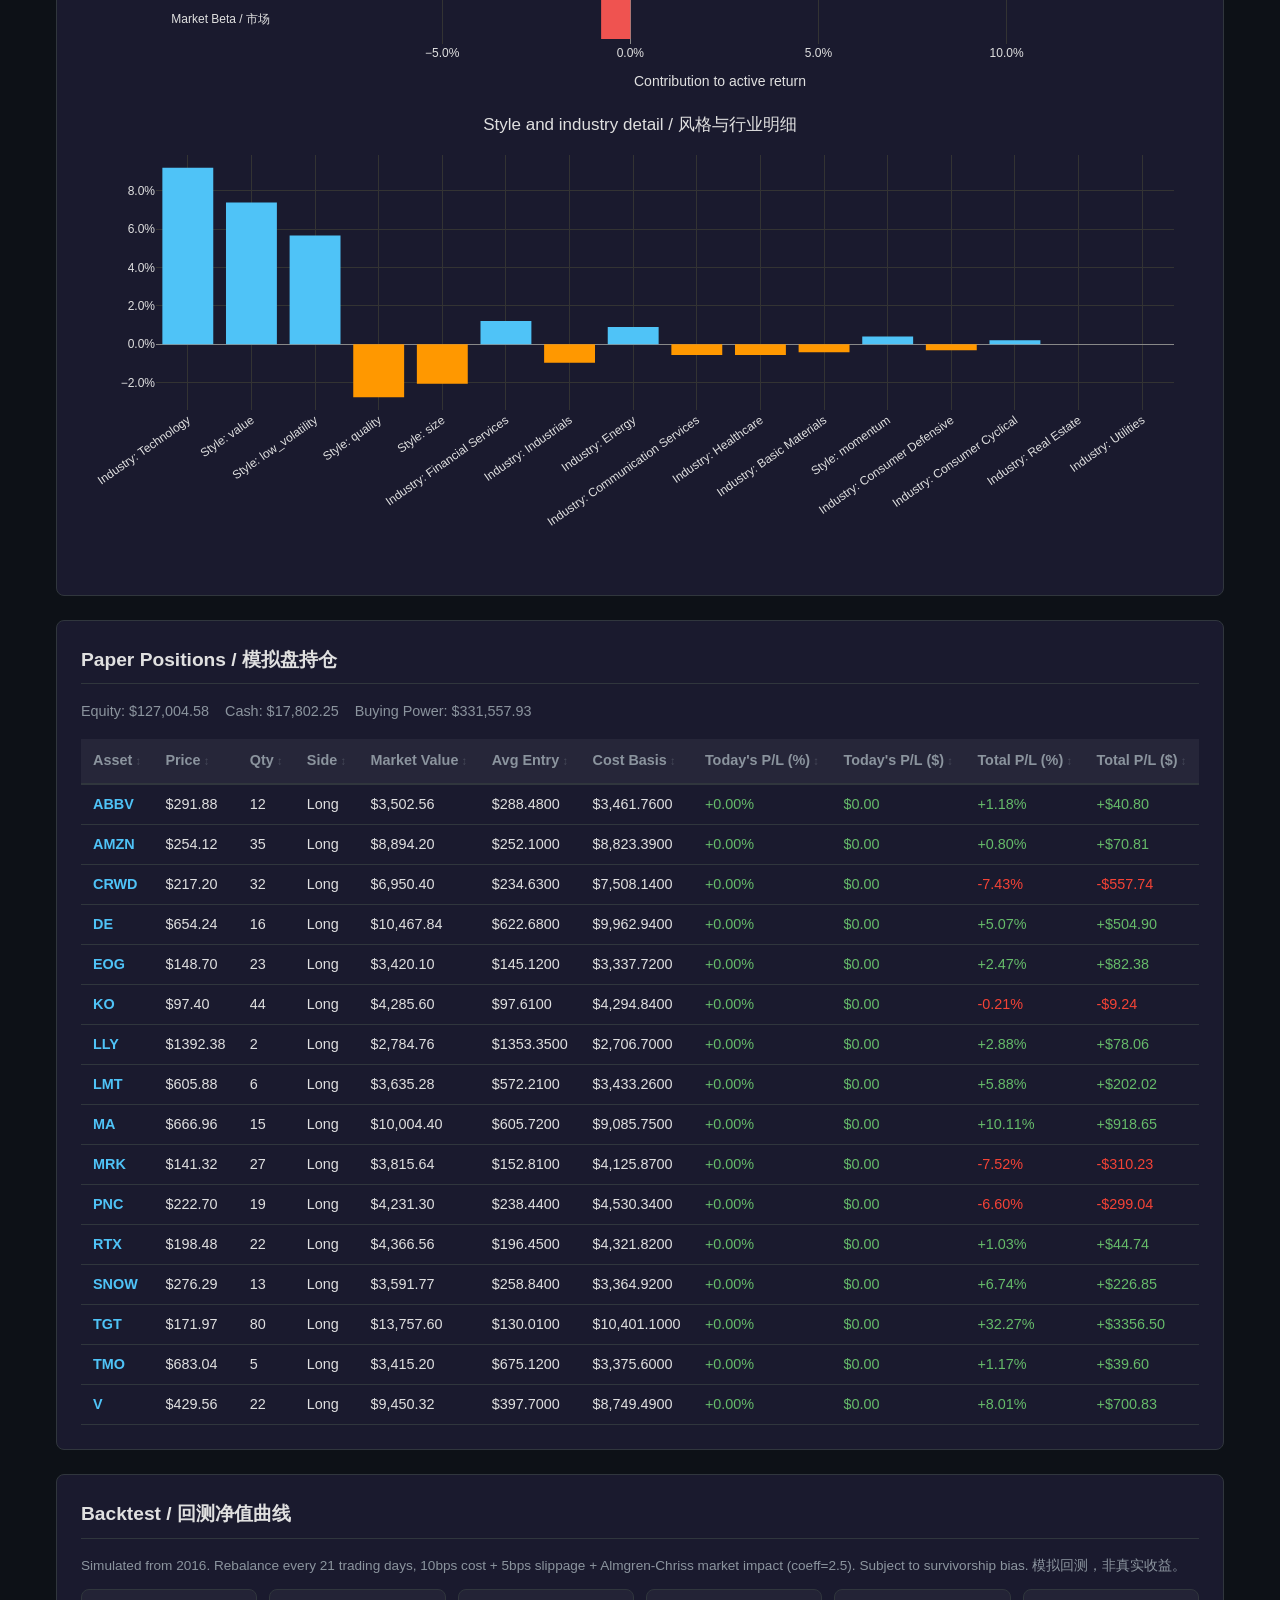
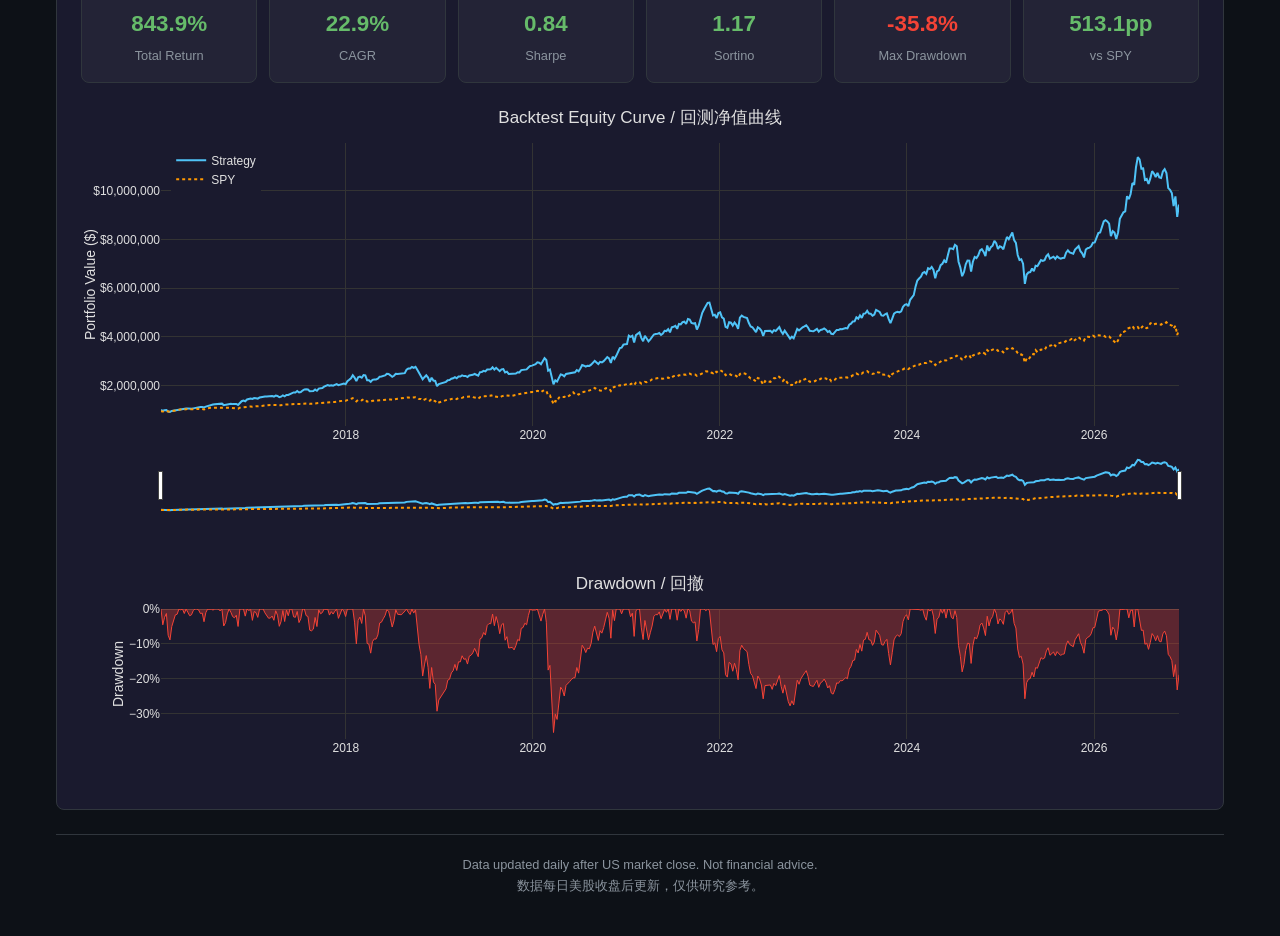
==== commit e424049b: "deploy: 50bcfadc684ed71aa5b3a35767a2d3e43e5f4ba9" ====
--- a/index.html
+++ b/index.html
@@ -176,8 +176,9 @@
       const hist = data.portfolio_history.filter(d => d.equity != null);
       if (hist.length < 2) return;
 
-      // Update last point with current account equity if available
-      if (data.account && data.account.equity != null) {
+      // Legacy fallback: site_common already aligns post-close equity onto the
+      // matching session; avoid overwriting an older close when equity_aligned is set.
+      if (!data.equity_aligned && data.account && data.account.equity != null) {
         hist[hist.length - 1].equity = data.account.equity;
       }
 
